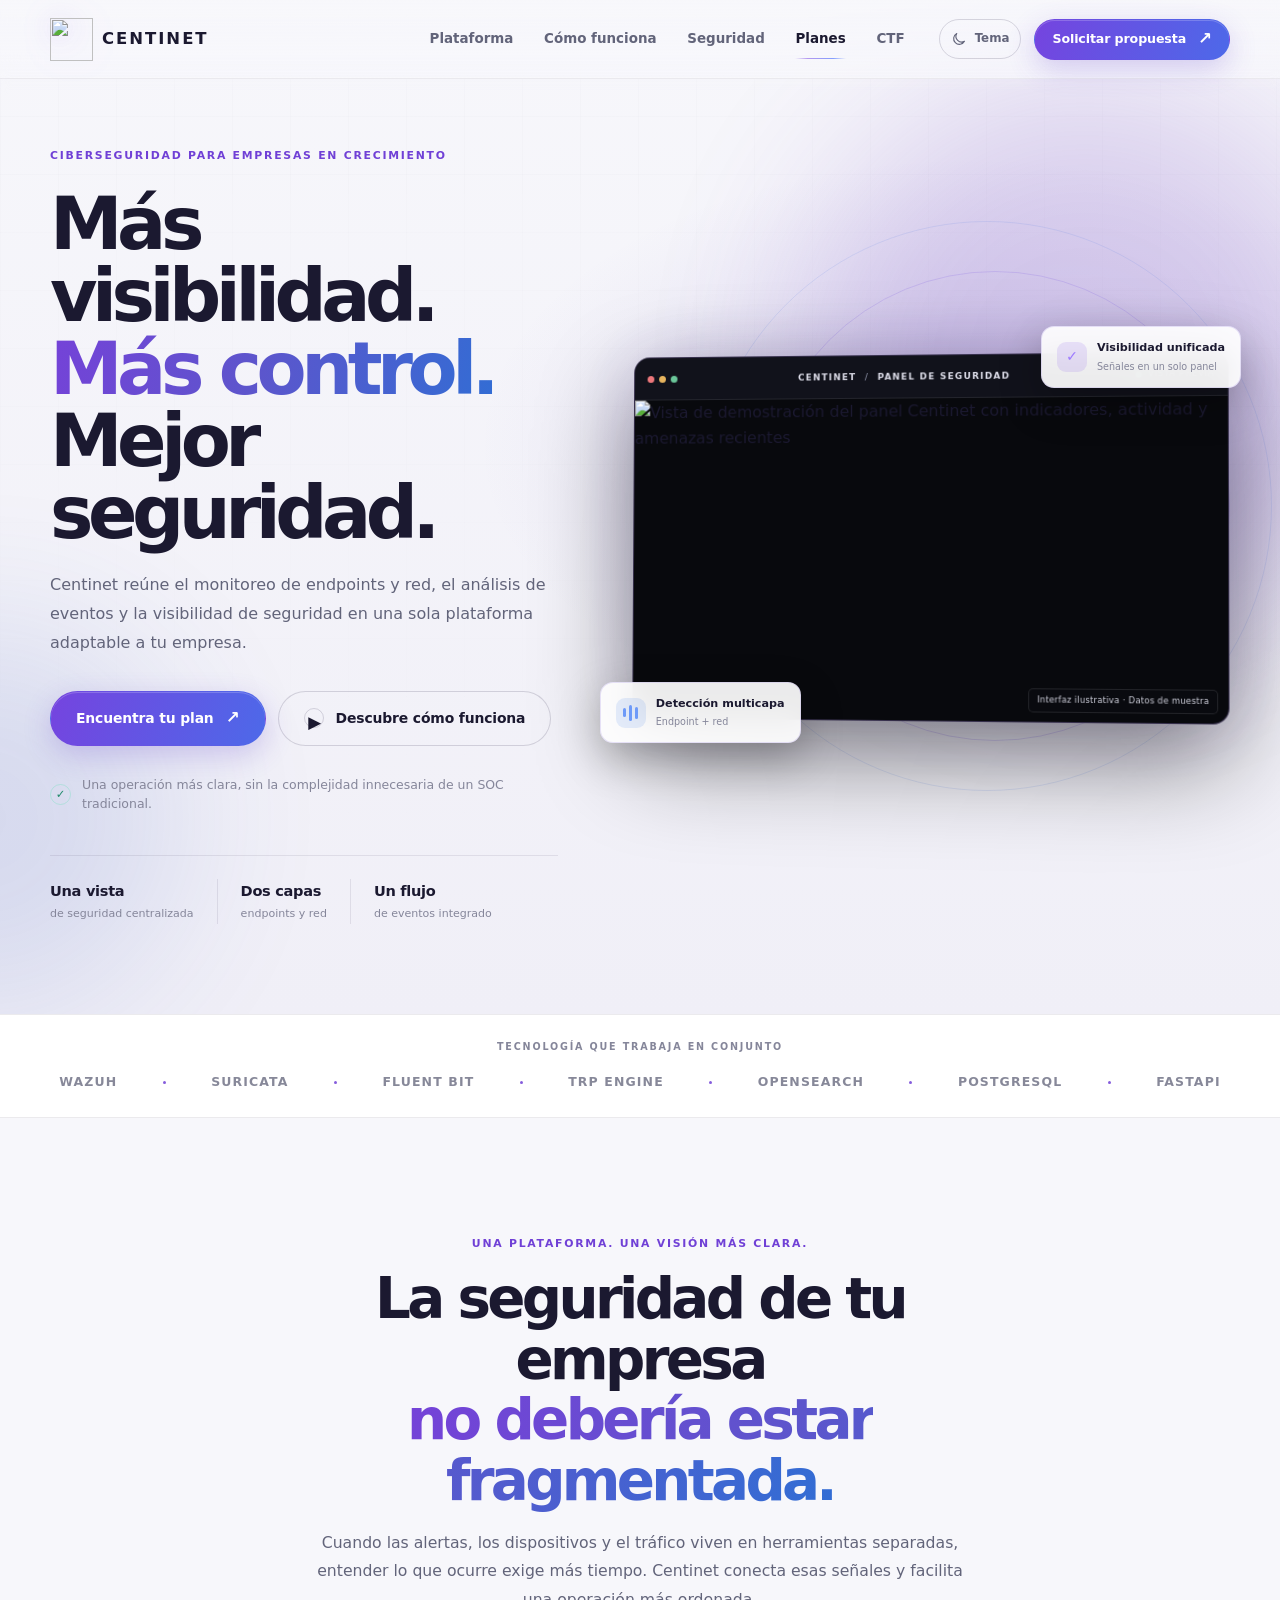
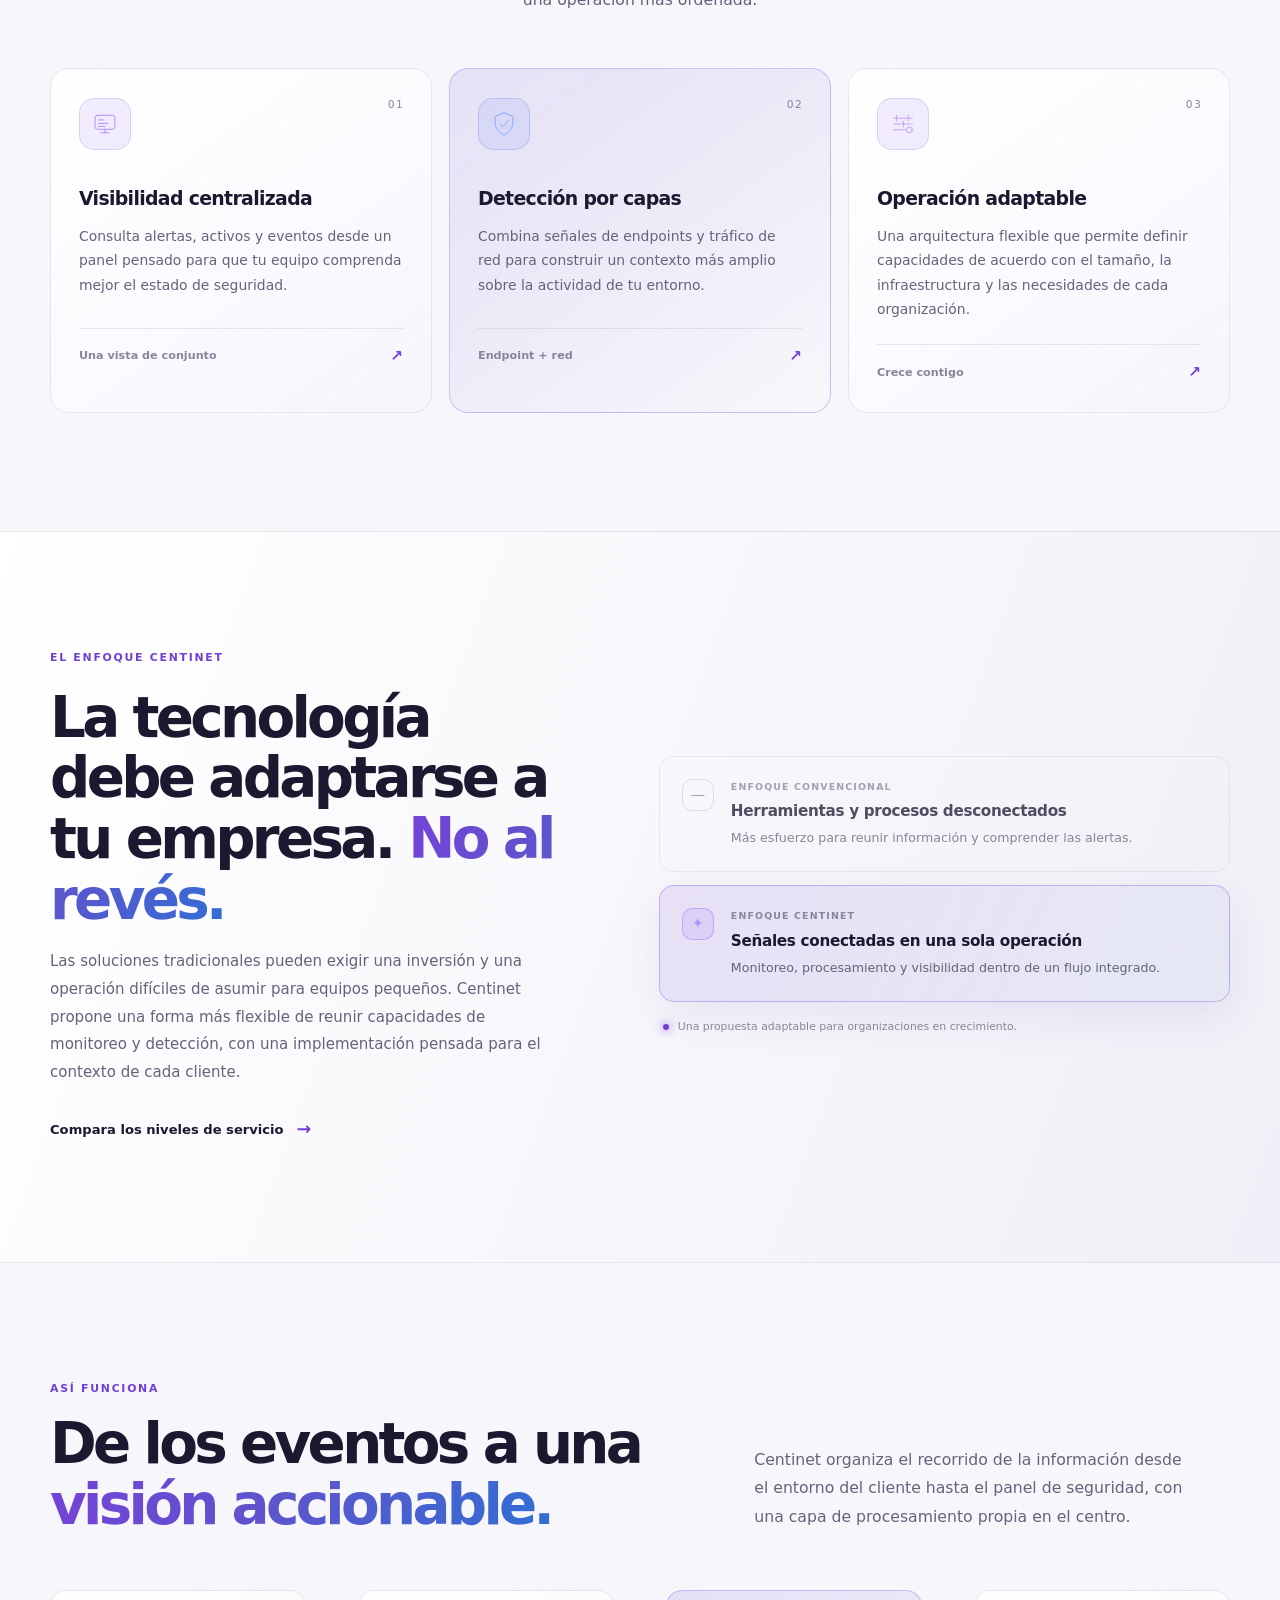
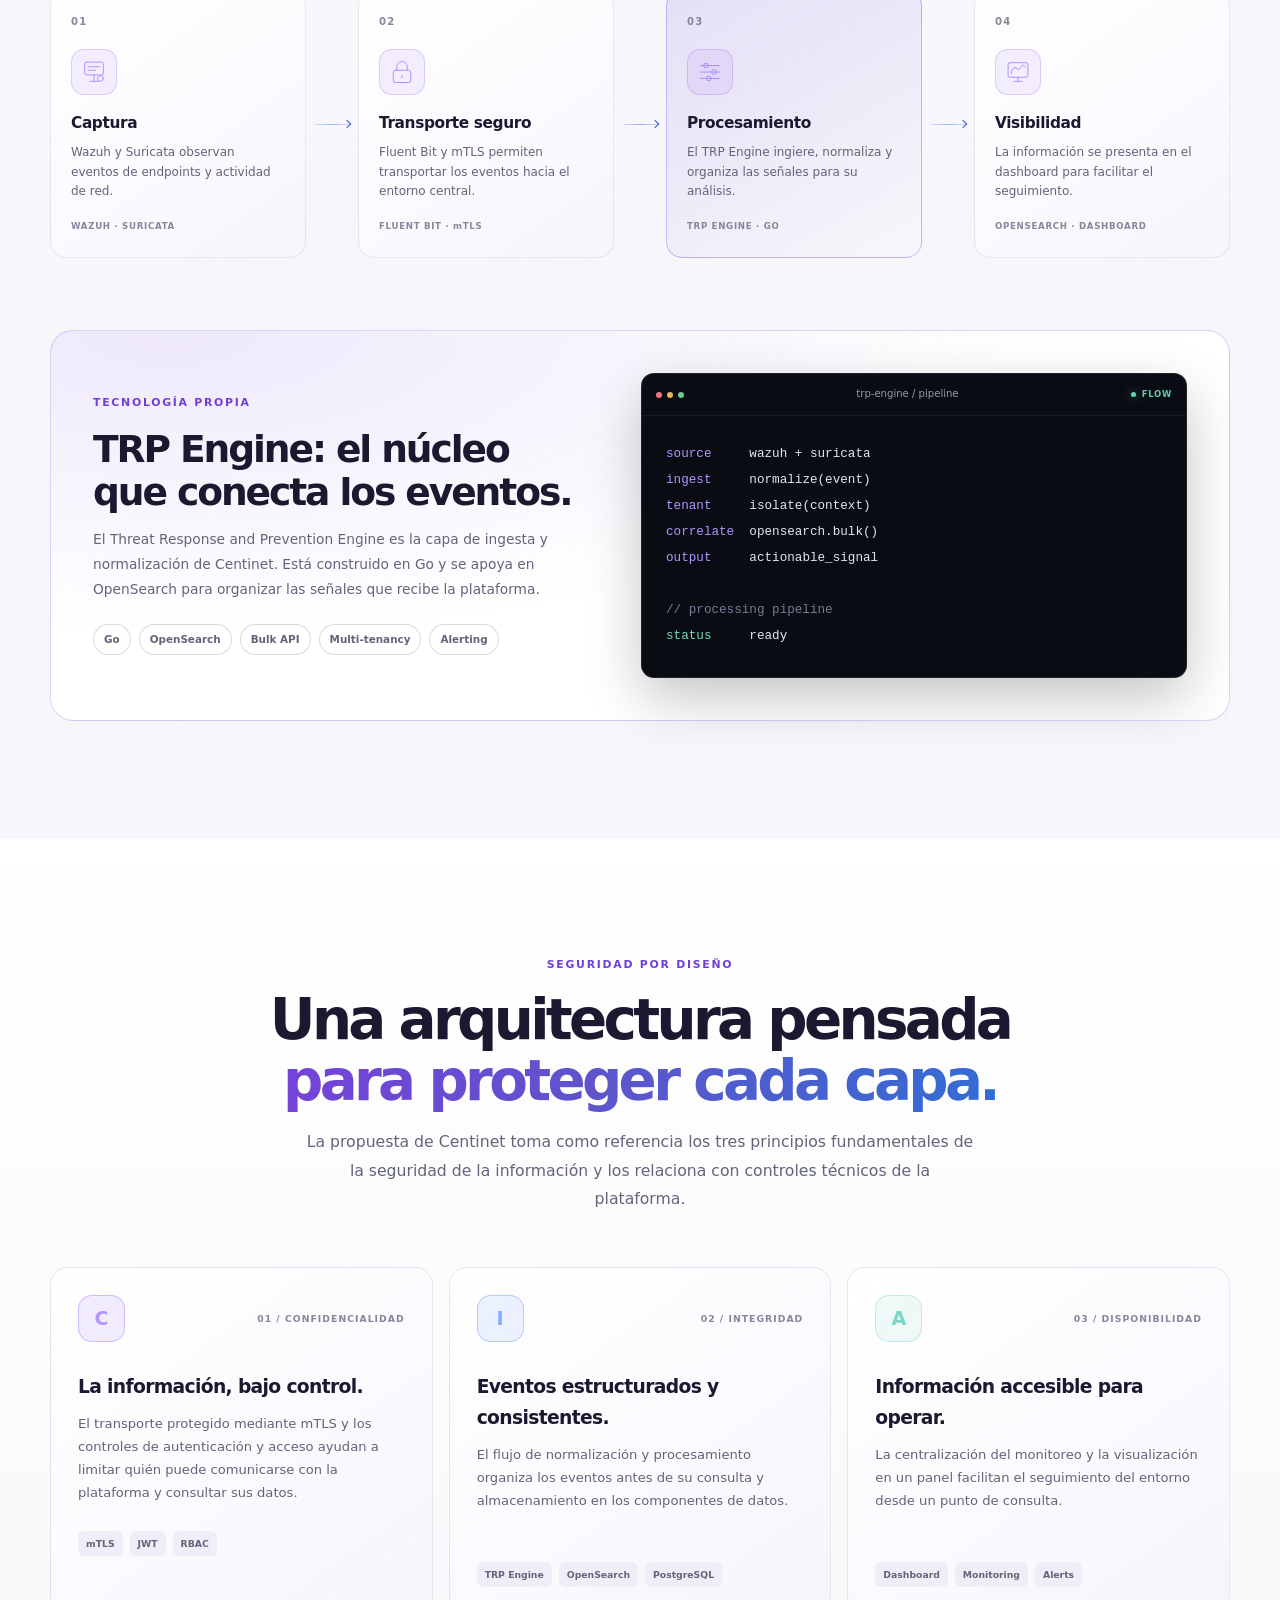
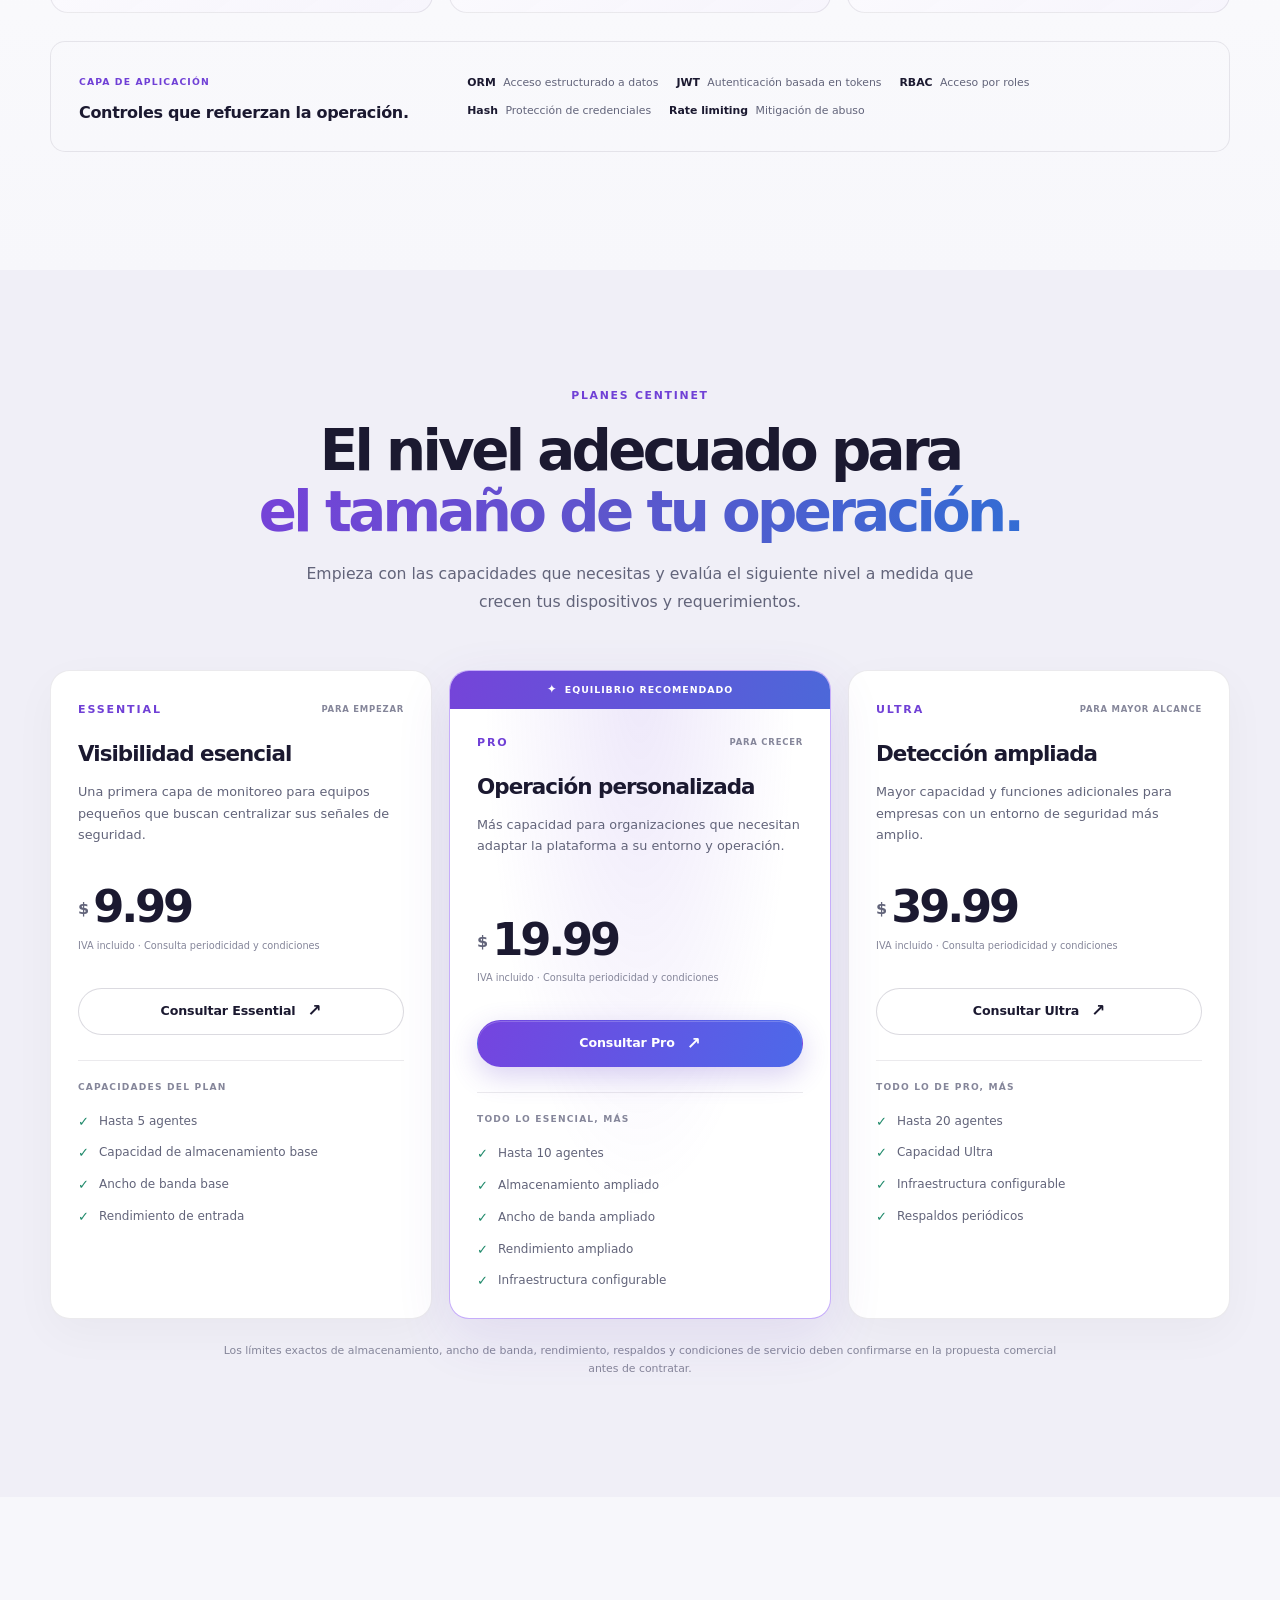
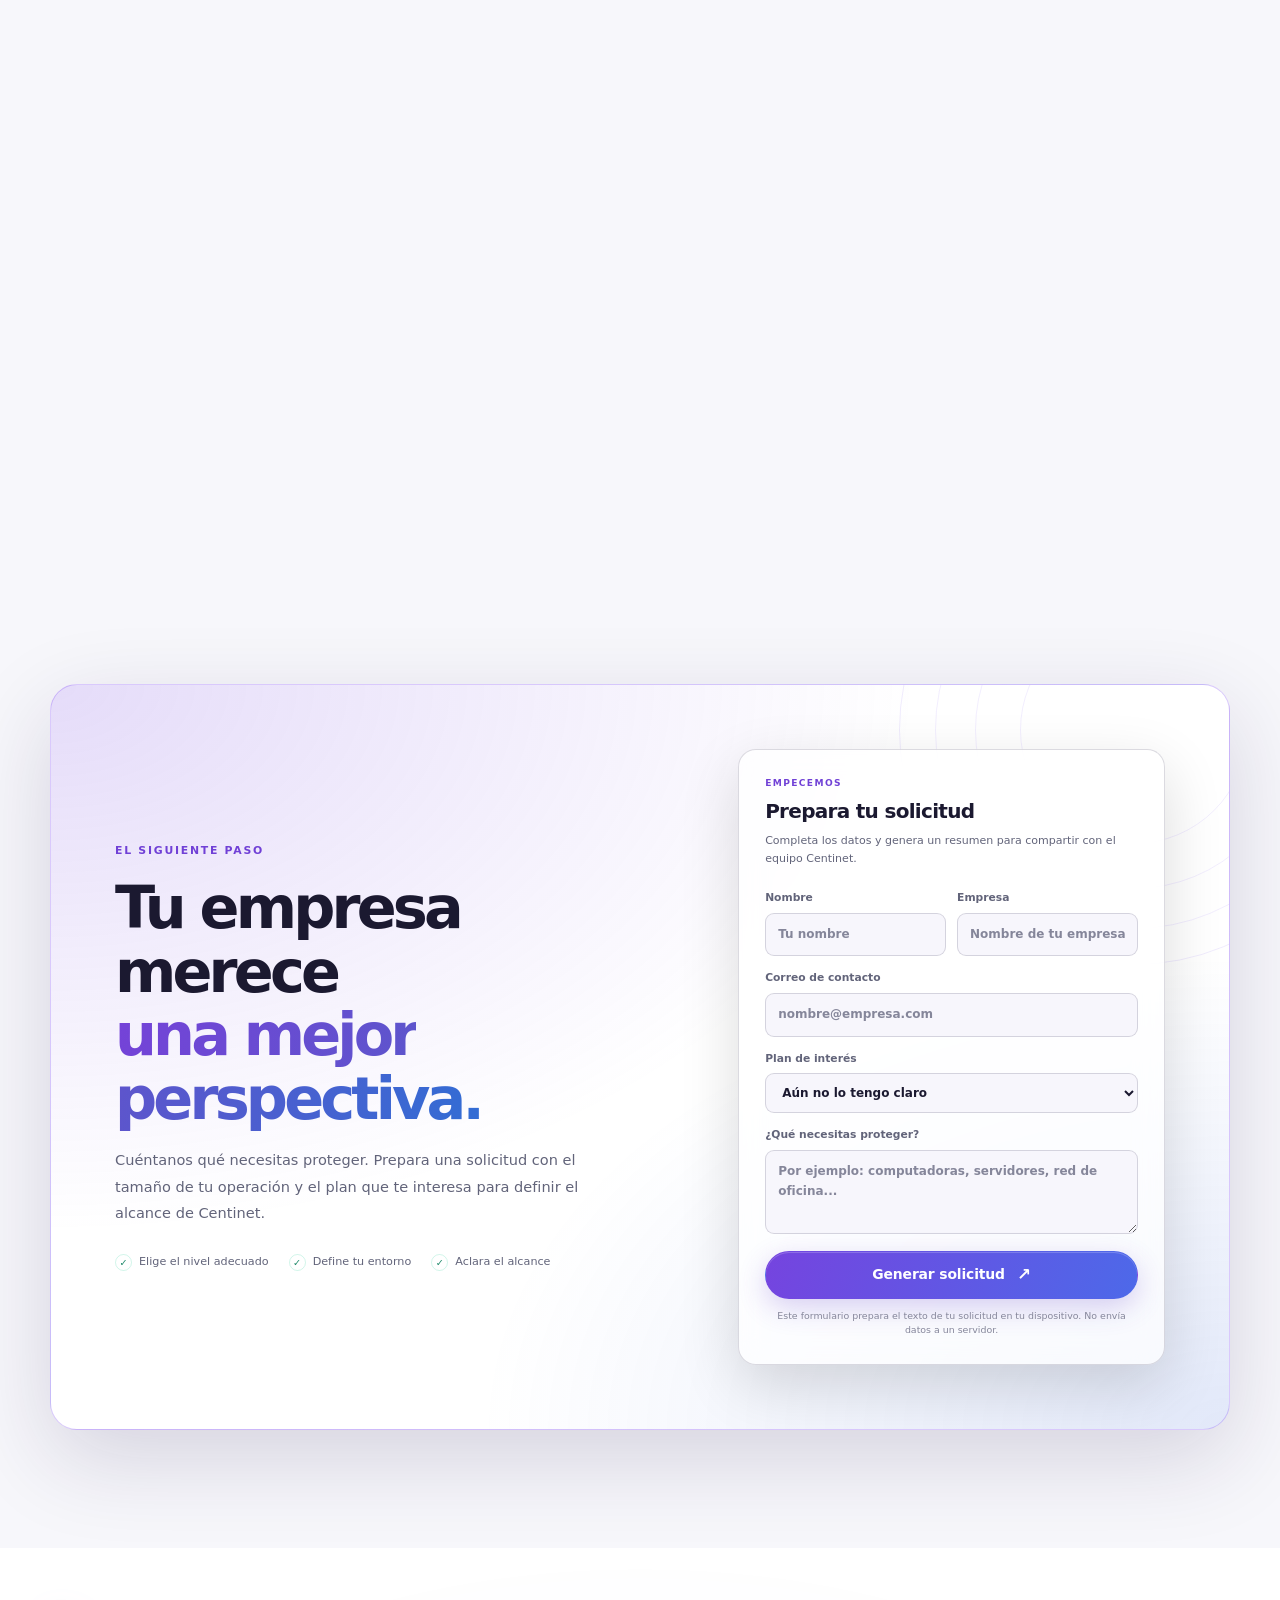
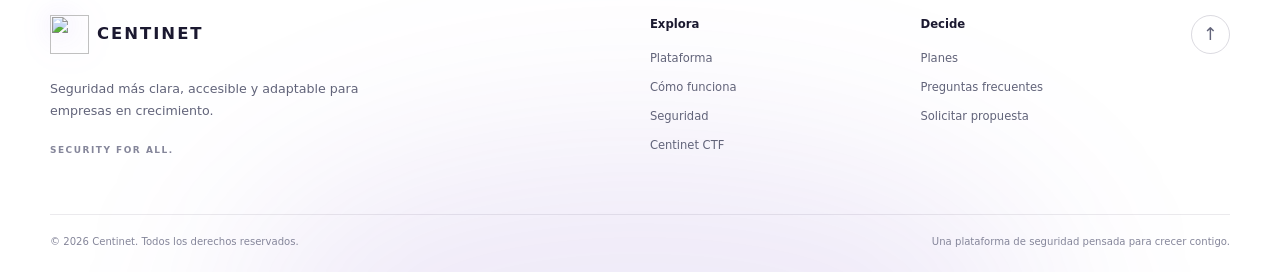
==== Web Site Centinet/index.html @ 675d6281 "Add files via upload" ====
<!doctype html>
<html lang="es" data-theme="dark">
<head>
  <meta charset="utf-8">
  <meta name="viewport" content="width=device-width, initial-scale=1">
  <meta name="theme-color" content="#080910">
  <meta name="color-scheme" content="dark light">
  <meta name="description" content="Centinet reúne monitoreo de endpoints y red, análisis de eventos y visibilidad centralizada en una plataforma de ciberseguridad adaptable para empresas en crecimiento.">
  <meta name="keywords" content="Centinet, ciberseguridad, SOC, monitoreo, Wazuh, Suricata, seguridad empresarial">
  <title>Centinet — Ciberseguridad que crece con tu empresa</title>
  <link rel="icon" type="image/png" href="assets/centinet-mark.png">
  <link rel="preload" as="image" href="assets/centinet-mark.png">
  <link rel="stylesheet" href="styles.css">
  <script src="theme.js"></script>
</head>
<body>
  <a class="skip-link" href="#contenido">Saltar al contenido</a>

  <header class="site-header" id="site-header">
    <div class="container nav-shell">
      <a class="brand" href="#inicio" aria-label="Centinet, inicio">
        <img src="assets/centinet-mark.png" alt="" width="48" height="48">
        <span class="brand-word">CENTINET</span>
      </a>

      <nav class="site-nav" id="site-nav" aria-label="Navegación principal">
        <a href="#plataforma">Plataforma</a>
        <a href="#como-funciona">Cómo funciona</a>
        <a href="#seguridad">Seguridad</a>
        <a href="#planes">Planes</a>
        <a class="nav-ctf-link" href="ctf.html">CTF</a>
        <a class="nav-mobile-cta" href="#contacto">Solicitar propuesta <span aria-hidden="true">↗</span></a>
      </nav>

      <div class="nav-actions">
        <button class="theme-toggle" type="button" aria-label="Activar modo claro" aria-pressed="false" title="Cambiar tema">
          <svg class="theme-icon theme-icon-sun" viewBox="0 0 24 24" aria-hidden="true"><circle cx="12" cy="12" r="4"></circle><path d="M12 2v2m0 16v2M4.93 4.93l1.42 1.42m11.3 11.3 1.42 1.42M2 12h2m16 0h2M4.93 19.07l1.42-1.42m11.3-11.3 1.42-1.42"></path></svg>
          <svg class="theme-icon theme-icon-moon" viewBox="0 0 24 24" aria-hidden="true"><path d="M20.2 15.4A8.5 8.5 0 0 1 8.6 3.8 8.6 8.6 0 1 0 20.2 15.4Z"></path></svg>
          <span class="theme-label">Tema</span>
        </button>
        <a class="button button-small button-primary nav-cta" href="#contacto">Solicitar propuesta <span aria-hidden="true">↗</span></a>
        <button class="menu-toggle" type="button" aria-label="Abrir menú" aria-expanded="false" aria-controls="site-nav">
          <span></span><span></span>
        </button>
      </div>
    </div>
  </header>

  <main id="contenido">
    <!-- HERO -->
    <section class="hero" id="inicio">
      <div class="hero-grid-pattern" aria-hidden="true"></div>
      <div class="hero-glow hero-glow-one" aria-hidden="true"></div>
      <div class="hero-glow hero-glow-two" aria-hidden="true"></div>

      <div class="container hero-layout">
        <div class="hero-copy reveal">
          <div class="eyebrow"><span>CIBERSEGURIDAD PARA EMPRESAS EN CRECIMIENTO</span></div>
          <h1>Más visibilidad.<br><span class="gradient-text">Más control.</span><br>Mejor seguridad.</h1>
          <p class="hero-lead">Centinet reúne el monitoreo de endpoints y red, el análisis de eventos y la visibilidad de seguridad en una sola plataforma adaptable a tu empresa.</p>

          <div class="hero-actions">
            <a class="button button-primary button-large" href="#planes">Encuentra tu plan <span aria-hidden="true">↗</span></a>
            <a class="button button-secondary button-large" href="#como-funciona"><span class="play-icon" aria-hidden="true">▶</span> Descubre cómo funciona</a>
          </div>

          <div class="hero-assurance">
            <span class="assurance-mark" aria-hidden="true">✓</span>
            <p>Una operación más clara, sin la complejidad innecesaria de un SOC tradicional.</p>
          </div>

          <div class="hero-metrics" aria-label="Beneficios de la plataforma">
            <div><strong>Una vista</strong><span>de seguridad centralizada</span></div>
            <div><strong>Dos capas</strong><span>endpoints y red</span></div>
            <div><strong>Un flujo</strong><span>de eventos integrado</span></div>
          </div>
        </div>

        <div class="hero-visual reveal reveal-delay-2">
          <div class="visual-orbit visual-orbit-a" aria-hidden="true"></div>
          <div class="visual-orbit visual-orbit-b" aria-hidden="true"></div>
          <div class="dashboard-frame">
            <div class="dashboard-toolbar">
              <div class="window-controls" aria-hidden="true"><i></i><i></i><i></i></div>
              <span class="dashboard-caption">CENTINET <span>/</span> PANEL DE SEGURIDAD</span>
              <span class="dashboard-live"><i></i> VISTA PREVIA</span>
            </div>
            <img class="dashboard-image" src="assets/DASHBOARD.png" alt="Vista de demostración del panel Centinet con indicadores, actividad y amenazas recientes" width="1904" height="1028">
            <div class="dashboard-image-note">Interfaz ilustrativa · Datos de muestra</div>
          </div>
          <div class="floating-card floating-card-top">
            <span class="floating-icon shield-icon" aria-hidden="true">✓</span>
            <span><strong>Visibilidad unificada</strong><small>Señales en un solo panel</small></span>
          </div>
          <div class="floating-card floating-card-bottom">
            <span class="floating-pulse" aria-hidden="true"><i></i><i></i><i></i></span>
            <span><strong>Detección multicapa</strong><small>Endpoint + red</small></span>
          </div>
        </div>
      </div>
    </section>

    <!-- TECHNOLOGY BAR -->
    <section class="technology-band" aria-label="Tecnologías de la plataforma">
      <div class="container technology-inner">
        <span class="technology-label">TECNOLOGÍA QUE TRABAJA EN CONJUNTO</span>
        <div class="technology-list">
          <span>WAZUH</span><i></i><span>SURICATA</span><i></i><span>FLUENT BIT</span><i></i><span>TRP ENGINE</span><i></i><span>OPENSEARCH</span><i></i><span>POSTGRESQL</span><i></i><span>FASTAPI</span>
        </div>
      </div>
    </section>

    <!-- PLATFORM VALUE -->
    <section class="section platform-section" id="plataforma">
      <div class="container">
        <div class="section-heading section-heading-centered reveal">
          <div class="eyebrow"></span> UNA PLATAFORMA. UNA VISIÓN MÁS CLARA.</div>
          <h2>La seguridad de tu empresa<br><span class="gradient-text">no debería estar fragmentada.</span></h2>
          <p>Cuando las alertas, los dispositivos y el tráfico viven en herramientas separadas, entender lo que ocurre exige más tiempo. Centinet conecta esas señales y facilita una operación más ordenada.</p>
        </div>

        <div class="value-grid">
          <article class="value-card reveal">
            <div class="value-number">01</div>
            <div class="value-icon value-icon-purple" aria-hidden="true">
              <svg viewBox="0 0 48 48"><rect x="7" y="9" width="34" height="24" rx="4"></rect><path d="M17 39h14M24 33v6M13 17h9m-9 6h16m-16 5h11"></path></svg>
            </div>
            <h3>Visibilidad centralizada</h3>
            <p>Consulta alertas, activos y eventos desde un panel pensado para que tu equipo comprenda mejor el estado de seguridad.</p>
            <span class="card-link">Una vista de conjunto <b aria-hidden="true">↗</b></span>
          </article>
          <article class="value-card value-card-featured reveal reveal-delay-1">
            <div class="value-number">02</div>
            <div class="value-icon value-icon-blue" aria-hidden="true">
              <svg viewBox="0 0 48 48"><path d="M24 5 39 11v11c0 10-7 17-15 21C16 39 9 32 9 22V11l15-6Z"></path><path d="m17 24 5 5 10-11"></path></svg>
            </div>
            <h3>Detección por capas</h3>
            <p>Combina señales de endpoints y tráfico de red para construir un contexto más amplio sobre la actividad de tu entorno.</p>
            <span class="card-link">Endpoint + red <b aria-hidden="true">↗</b></span>
          </article>
          <article class="value-card reveal reveal-delay-2">
            <div class="value-number">03</div>
            <div class="value-icon value-icon-lilac" aria-hidden="true">
              <svg viewBox="0 0 48 48"><path d="M8 14h32M8 24h32M8 34h21"></path><circle cx="35" cy="34" r="5"></circle><path d="M13 9v10m12 0v10m8-20v10"></path></svg>
            </div>
            <h3>Operación adaptable</h3>
            <p>Una arquitectura flexible que permite definir capacidades de acuerdo con el tamaño, la infraestructura y las necesidades de cada organización.</p>
            <span class="card-link">Crece contigo <b aria-hidden="true">↗</b></span>
          </article>
        </div>
      </div>
    </section>

    <!-- DIFFERENTIATOR -->
    <section class="section difference-section">
      <div class="container difference-layout">
        <div class="difference-copy reveal">
          <div class="eyebrow"></span> EL ENFOQUE CENTINET</div>
          <h2>La tecnología debe adaptarse a tu empresa. <span class="gradient-text">No al revés.</span></h2>
          <p>Las soluciones tradicionales pueden exigir una inversión y una operación difíciles de asumir para equipos pequeños. Centinet propone una forma más flexible de reunir capacidades de monitoreo y detección, con una implementación pensada para el contexto de cada cliente.</p>
          <a class="text-link" href="#planes">Compara los niveles de servicio <span aria-hidden="true">→</span></a>
        </div>
        <div class="difference-list reveal reveal-delay-1">
          <div class="difference-row difference-row-muted">
            <span class="difference-symbol" aria-hidden="true">—</span>
            <div><small>ENFOQUE CONVENCIONAL</small><strong>Herramientas y procesos desconectados</strong><p>Más esfuerzo para reunir información y comprender las alertas.</p></div>
          </div>
          <div class="difference-row difference-row-active">
            <span class="difference-symbol" aria-hidden="true">✦</span>
            <div><small>ENFOQUE CENTINET</small><strong>Señales conectadas en una sola operación</strong><p>Monitoreo, procesamiento y visibilidad dentro de un flujo integrado.</p></div>
          </div>
          <div class="difference-footnote"><span></span> Una propuesta adaptable para organizaciones en crecimiento.</div>
        </div>
      </div>
    </section>

    <!-- HOW IT WORKS -->
    <section class="section how-section" id="como-funciona">
      <div class="container">
        <div class="section-heading split-heading reveal">
          <div>
            <div class="eyebrow"></span> ASÍ FUNCIONA</div>
            <h2>De los eventos a una <span class="gradient-text">visión accionable.</span></h2>
          </div>
          <p>Centinet organiza el recorrido de la información desde el entorno del cliente hasta el panel de seguridad, con una capa de procesamiento propia en el centro.</p>
        </div>

        <div class="process-flow reveal">
          <article class="process-step">
            <span class="process-index">01</span>
            <div class="process-icon"><svg viewBox="0 0 48 48"><rect x="8" y="7" width="32" height="22" rx="3"></rect><path d="M17 40h14M24 29v11M14 15h20M14 21h12"></path><circle cx="35" cy="35" r="5"></circle></svg></div>
            <h3>Captura</h3><p>Wazuh y Suricata observan eventos de endpoints y actividad de red.</p>
            <span class="process-tech">WAZUH · SURICATA</span>
          </article>
          <div class="process-connector" aria-hidden="true"><span></span></div>
          <article class="process-step">
            <span class="process-index">02</span>
            <div class="process-icon"><svg viewBox="0 0 48 48"><rect x="9" y="21" width="30" height="21" rx="4"></rect><path d="M15 21v-6a9 9 0 0 1 18 0v6m-9 9v4"></path></svg></div>
            <h3>Transporte seguro</h3><p>Fluent Bit y mTLS permiten transportar los eventos hacia el entorno central.</p>
            <span class="process-tech">FLUENT BIT · mTLS</span>
          </article>
          <div class="process-connector" aria-hidden="true"><span></span></div>
          <article class="process-step process-step-highlight">
            <span class="process-index">03</span>
            <div class="process-icon"><svg viewBox="0 0 48 48"><path d="M8 13h32M8 24h32M8 35h32"></path><circle cx="17" cy="13" r="4"></circle><circle cx="31" cy="24" r="4"></circle><circle cx="22" cy="35" r="4"></circle></svg></div>
            <h3>Procesamiento</h3><p>El TRP Engine ingiere, normaliza y organiza las señales para su análisis.</p>
            <span class="process-tech">TRP ENGINE · GO</span>
          </article>
          <div class="process-connector" aria-hidden="true"><span></span></div>
          <article class="process-step">
            <span class="process-index">04</span>
            <div class="process-icon"><svg viewBox="0 0 48 48"><rect x="7" y="8" width="34" height="25" rx="3"></rect><path d="M13 27v-6l6-5 6 4 7-8 4 3M17 40h14M24 33v7"></path></svg></div>
            <h3>Visibilidad</h3><p>La información se presenta en el dashboard para facilitar el seguimiento.</p>
            <span class="process-tech">OPENSEARCH · DASHBOARD</span>
          </article>
        </div>

        <div class="trp-panel reveal">
          <div class="trp-panel-copy">
            <div class="eyebrow"></span> TECNOLOGÍA PROPIA</div>
            <h3>TRP Engine: el núcleo que conecta los eventos.</h3>
            <p>El Threat Response and Prevention Engine es la capa de ingesta y normalización de Centinet. Está construido en Go y se apoya en OpenSearch para organizar las señales que recibe la plataforma.</p>
            <div class="tag-row"><span>Go</span><span>OpenSearch</span><span>Bulk API</span><span>Multi-tenancy</span><span>Alerting</span></div>
          </div>
          <div class="terminal-card" aria-label="Ejemplo ilustrativo del flujo interno del TRP Engine">
            <div class="terminal-top"><span class="terminal-dots"><i></i><i></i><i></i></span><span>trp-engine / pipeline</span><span class="terminal-state"><i></i> FLOW</span></div>
            <pre><code><span class="terminal-key">source</span>     wazuh + suricata
<span class="terminal-key">ingest</span>     normalize(event)
<span class="terminal-key">tenant</span>     isolate(context)
<span class="terminal-key">correlate</span>  opensearch.bulk()
<span class="terminal-key">output</span>     actionable_signal

<span class="terminal-muted">// processing pipeline</span>
<span class="terminal-success">status</span>     ready</code></pre>
          </div>
        </div>
      </div>
    </section>

    <!-- SECURITY -->
    <section class="section security-section" id="seguridad">
      <div class="container">
        <div class="section-heading section-heading-centered reveal">
          <div class="eyebrow"></span> SEGURIDAD POR DISEÑO</div>
          <h2>Una arquitectura pensada<br><span class="gradient-text">para proteger cada capa.</span></h2>
          <p>La propuesta de Centinet toma como referencia los tres principios fundamentales de la seguridad de la información y los relaciona con controles técnicos de la plataforma.</p>
        </div>

        <div class="cia-grid">
          <article class="cia-card reveal">
            <div class="cia-header"><span class="cia-letter">C</span><span class="cia-label">01 / CONFIDENCIALIDAD</span></div>
            <h3>La información, bajo control.</h3>
            <p>El transporte protegido mediante mTLS y los controles de autenticación y acceso ayudan a limitar quién puede comunicarse con la plataforma y consultar sus datos.</p>
            <div class="cia-tags"><span>mTLS</span><span>JWT</span><span>RBAC</span></div>
          </article>
          <article class="cia-card reveal reveal-delay-1">
            <div class="cia-header"><span class="cia-letter">I</span><span class="cia-label">02 / INTEGRIDAD</span></div>
            <h3>Eventos estructurados y consistentes.</h3>
            <p>El flujo de normalización y procesamiento organiza los eventos antes de su consulta y almacenamiento en los componentes de datos.</p>
            <div class="cia-tags"><span>TRP Engine</span><span>OpenSearch</span><span>PostgreSQL</span></div>
          </article>
          <article class="cia-card reveal reveal-delay-2">
            <div class="cia-header"><span class="cia-letter">A</span><span class="cia-label">03 / DISPONIBILIDAD</span></div>
            <h3>Información accesible para operar.</h3>
            <p>La centralización del monitoreo y la visualización en un panel facilitan el seguimiento del entorno desde un punto de consulta.</p>
            <div class="cia-tags"><span>Dashboard</span><span>Monitoring</span><span>Alerts</span></div>
          </article>
        </div>

        <div class="security-bottom reveal">
          <div><span class="security-bottom-kicker">CAPA DE APLICACIÓN</span><h3>Controles que refuerzan la operación.</h3></div>
          <div class="security-control-list">
            <span><b>ORM</b> Acceso estructurado a datos</span>
            <span><b>JWT</b> Autenticación basada en tokens</span>
            <span><b>RBAC</b> Acceso por roles</span>
            <span><b>Hash</b> Protección de credenciales</span>
            <span><b>Rate limiting</b> Mitigación de abuso</span>
          </div>
        </div>
      </div>
    </section>

    <!-- PLANS -->
    <section class="section plans-section" id="planes">
      <div class="container">
        <div class="section-heading section-heading-centered reveal">
          <div class="eyebrow"></span> PLANES CENTINET</div>
          <h2>El nivel adecuado para<br><span class="gradient-text">el tamaño de tu operación.</span></h2>
          <p>Empieza con las capacidades que necesitas y evalúa el siguiente nivel a medida que crecen tus dispositivos y requerimientos.</p>
        </div>

        <div class="pricing-grid">
          <article class="price-card reveal">
            <div class="plan-topline"><span class="plan-label">ESSENTIAL</span><span class="plan-for">PARA EMPEZAR</span></div>
            <h3>Visibilidad esencial</h3>
            <p class="plan-description">Una primera capa de monitoreo para equipos pequeños que buscan centralizar sus señales de seguridad.</p>
            <div class="price"><span class="price-currency">$</span><strong>9.99</strong></div>
            <span class="tax-note">IVA incluido · Consulta periodicidad y condiciones</span>
            <a class="button button-secondary button-full" href="#contacto" data-plan="Essential">Consultar Essential <span aria-hidden="true">↗</span></a>
            <div class="plan-divider"></div>
            <span class="included-label">CAPACIDADES DEL PLAN</span>
            <ul class="feature-list">
              <li><span>✓</span> Hasta 5 agentes</li>
              <li><span>✓</span> Capacidad de almacenamiento base</li>
              <li><span>✓</span> Ancho de banda base</li>
              <li><span>✓</span> Rendimiento de entrada</li>
            </ul>
          </article>

          <article class="price-card price-card-featured reveal reveal-delay-1">
            <div class="popular-label"><span>✦</span> EQUILIBRIO RECOMENDADO</div>
            <div class="plan-topline"><span class="plan-label">PRO</span><span class="plan-for">PARA CRECER</span></div>
            <h3>Operación personalizada</h3>
            <p class="plan-description">Más capacidad para organizaciones que necesitan adaptar la plataforma a su entorno y operación.</p>
            <div class="price"><span class="price-currency">$</span><strong>19.99</strong></div>
            <span class="tax-note">IVA incluido · Consulta periodicidad y condiciones</span>
            <a class="button button-primary button-full" href="#contacto" data-plan="Pro">Consultar Pro <span aria-hidden="true">↗</span></a>
            <div class="plan-divider"></div>
            <span class="included-label">TODO LO ESENCIAL, MÁS</span>
            <ul class="feature-list">
              <li><span>✓</span> Hasta 10 agentes</li>
              <li><span>✓</span> Almacenamiento ampliado</li>
              <li><span>✓</span> Ancho de banda ampliado</li>
              <li><span>✓</span> Rendimiento ampliado</li>
              <li><span>✓</span> Infraestructura configurable</li>
            </ul>
          </article>

          <article class="price-card reveal reveal-delay-2">
            <div class="plan-topline"><span class="plan-label">ULTRA</span><span class="plan-for">PARA MAYOR ALCANCE</span></div>
            <h3>Detección ampliada</h3>
            <p class="plan-description">Mayor capacidad y funciones adicionales para empresas con un entorno de seguridad más amplio.</p>
            <div class="price"><span class="price-currency">$</span><strong>39.99</strong></div>
            <span class="tax-note">IVA incluido · Consulta periodicidad y condiciones</span>
            <a class="button button-secondary button-full" href="#contacto" data-plan="Ultra">Consultar Ultra <span aria-hidden="true">↗</span></a>
            <div class="plan-divider"></div>
            <span class="included-label">TODO LO DE PRO, MÁS</span>
            <ul class="feature-list">
              <li><span>✓</span> Hasta 20 agentes</li>
              <li><span>✓</span> Capacidad Ultra</li>
              <li><span>✓</span> Infraestructura configurable</li>
              <li><span>✓</span> Respaldos periódicos</li>
            </ul>
          </article>
        </div>
        <p class="pricing-disclaimer reveal">Los límites exactos de almacenamiento, ancho de banda, rendimiento, respaldos y condiciones de servicio deben confirmarse en la propuesta comercial antes de contratar.</p>
      </div>
    </section>

    <!-- FAQ -->
    <section class="section faq-section" id="faq">
      <div class="container faq-layout">
        <div class="faq-intro reveal">
          <div class="eyebrow"></span> PREGUNTAS FRECUENTES</div>
          <h2>Todo más claro<br><span class="gradient-text">desde el principio.</span></h2>
          <p>Conoce el enfoque técnico de Centinet y cómo se organiza la plataforma.</p>
          <a class="text-link" href="#contacto">¿Tienes otra consulta? <span aria-hidden="true">→</span></a>
        </div>
        <div class="faq-list reveal reveal-delay-1">
          <details open>
            <summary>¿Qué es Centinet?</summary>
            <p>Centinet es una plataforma de ciberseguridad que integra monitoreo de endpoints y red, procesamiento de eventos y visualización centralizada para ayudar a las organizaciones a tener mayor contexto sobre su entorno.</p>
          </details>
          <details>
            <summary>¿Centinet reemplaza un SOC tradicional?</summary>
            <p>Centinet propone una alternativa adaptable para organizaciones que buscan capacidades de monitoreo y detección sin asumir desde el inicio toda la complejidad operativa de un SOC tradicional. El alcance concreto depende del plan y de la implementación acordada.</p>
          </details>
          <details>
            <summary>¿Qué función cumplen Wazuh y Suricata?</summary>
            <p>Wazuh recopila y analiza eventos de seguridad en endpoints. Suricata inspecciona el tráfico de red. Centinet integra ambas fuentes dentro de un flujo centralizado.</p>
          </details>
          <details>
            <summary>¿Cómo se protegen los eventos durante el transporte?</summary>
            <p>La arquitectura contempla mTLS para autenticar los extremos y proteger la comunicación durante el transporte de los eventos hacia la plataforma central.</p>
          </details>
          <details>
            <summary>¿Qué hace el TRP Engine?</summary>
            <p>Es el motor propio de Centinet para recibir, normalizar y organizar eventos. Está construido en Go y utiliza OpenSearch como parte del procesamiento y consulta de la información.</p>
          </details>
          <details>
            <summary>¿Puedo ampliar el servicio más adelante?</summary>
            <p>Los niveles Essential, Pro y Ultra están planteados para diferentes necesidades de capacidad. La posibilidad y las condiciones de ampliación se definen según la infraestructura y el alcance acordado.</p>
          </details>
        </div>
      </div>
    </section>

    <!-- CONTACT / CONVERSION -->
    <section class="section contact-section" id="contacto">
      <div class="container contact-panel reveal">
        <div class="contact-decoration" aria-hidden="true"><span></span><span></span><span></span></div>
        <div class="contact-copy">
          <div class="eyebrow"></span> EL SIGUIENTE PASO</div>
          <h2>Tu empresa merece<br><span class="gradient-text">una mejor perspectiva.</span></h2>
          <p>Cuéntanos qué necesitas proteger. Prepara una solicitud con el tamaño de tu operación y el plan que te interesa para definir el alcance de Centinet.</p>
          <div class="contact-points"><span><i>✓</i> Elige el nivel adecuado</span><span><i>✓</i> Define tu entorno</span><span><i>✓</i> Aclara el alcance</span></div>
        </div>
        <form class="contact-form" id="proposal-form">
          <div class="form-heading"><span>EMPECEMOS</span><strong>Prepara tu solicitud</strong><small>Completa los datos y genera un resumen para compartir con el equipo Centinet.</small></div>
          <div class="form-grid">
            <label>Nombre<input type="text" name="name" placeholder="Tu nombre" autocomplete="name" required></label>
            <label>Empresa<input type="text" name="company" placeholder="Nombre de tu empresa" autocomplete="organization" required></label>
            <label class="form-field-full">Correo de contacto<input type="email" name="email" placeholder="nombre@empresa.com" autocomplete="email" required></label>
            <label class="form-field-full">Plan de interés<select name="plan" id="plan-select"><option value="Por definir">Aún no lo tengo claro</option><option value="Essential">Essential</option><option value="Pro">Pro</option><option value="Ultra">Ultra</option></select></label>
            <label class="form-field-full">¿Qué necesitas proteger?<textarea name="needs" rows="3" placeholder="Por ejemplo: computadoras, servidores, red de oficina... "></textarea></label>
          </div>
          <button class="button button-primary button-full" type="submit">Generar solicitud <span aria-hidden="true">↗</span></button>
          <p class="form-note">Este formulario prepara el texto de tu solicitud en tu dispositivo. No envía datos a un servidor.</p>
          <p class="form-status" id="form-status" role="status" aria-live="polite"></p>
          <textarea class="request-output" id="request-output" aria-label="Texto de la solicitud generada" readonly hidden></textarea>
          <button class="copy-request" id="copy-request" type="button" hidden>Copiar solicitud</button>
        </form>
      </div>
    </section>
  </main>

  <footer class="site-footer">
    <div class="container footer-main">
      <div class="footer-brand-block">
        <a class="brand footer-brand" href="#inicio" aria-label="Centinet, volver al inicio"><img src="assets/centinet-mark.png" alt="" width="44" height="44"><span class="brand-word">CENTINET</span></a>
        <p>Seguridad más clara, accesible y adaptable para empresas en crecimiento.</p>
        <span class="footer-tagline">SECURITY FOR ALL.</span>
      </div>
      <div class="footer-column"><strong>Explora</strong><a href="#plataforma">Plataforma</a><a href="#como-funciona">Cómo funciona</a><a href="#seguridad">Seguridad</a><a href="ctf.html">Centinet CTF</a></div>
      <div class="footer-column"><strong>Decide</strong><a href="#planes">Planes</a><a href="#faq">Preguntas frecuentes</a><a href="#contacto">Solicitar propuesta</a></div>
      <a class="back-to-top" href="#inicio" aria-label="Volver al inicio">↑</a>
    </div>
    <div class="container footer-bottom"><span>© <span id="current-year">2026</span> Centinet. Todos los derechos reservados.</span><span>Una plataforma de seguridad pensada para crecer contigo.</span></div>
  </footer>

  <script src="app.js" defer></script>
</body>
</html>
---- Web Site Centinet/styles.css ----
/* =========================================================
   CENTINET — PRODUCT WEBSITE
   Responsive, accessible and framework-free.
   ========================================================= */

:root {
  color-scheme: dark;
  --bg: #080910;
  --bg-soft: #0c0e18;
  --surface: #10121e;
  --surface-2: #141725;
  --surface-3: #191c2d;
  --text: #f7f7fc;
  --muted: #a2a5b8;
  --muted-2: #74798f;
  --line: rgba(255,255,255,.085);
  --line-strong: rgba(255,255,255,.14);
  --purple: #8d5cf6;
  --purple-2: #6938d1;
  --blue: #4779f5;
  --cyan: #72c5ff;
  --success: #75dfbd;
  --container: 1180px;
  --radius: 24px;
  --shadow: 0 30px 90px rgba(0,0,0,.38);
  --header-bg: rgba(8,9,16,.76);
  --card-gradient: linear-gradient(145deg, rgba(255,255,255,.045), rgba(255,255,255,.012));
}

html[data-theme="light"] {
  color-scheme: light;
  --bg: #f7f7fb;
  --bg-soft: #f0eff7;
  --surface: #ffffff;
  --surface-2: #f7f6fc;
  --surface-3: #efedf8;
  --text: #1b1930;
  --muted: #62647a;
  --muted-2: #85869a;
  --line: rgba(34,27,61,.09);
  --line-strong: rgba(34,27,61,.16);
  --purple: #7040d6;
  --purple-2: #5428b1;
  --blue: #315dd1;
  --cyan: #2478ad;
  --success: #208a6b;
  --shadow: 0 28px 75px rgba(46,34,82,.12);
  --header-bg: rgba(247,247,251,.82);
  --card-gradient: linear-gradient(145deg, rgba(255,255,255,.96), rgba(246,244,252,.92));
}

*, *::before, *::after { box-sizing: border-box; }
html { scroll-behavior: smooth; scroll-padding-top: 96px; background: var(--bg); }
body {
  margin: 0;
  overflow-x: hidden;
  color: var(--text);
  background: var(--bg);
  font-family: Inter, ui-sans-serif, system-ui, -apple-system, BlinkMacSystemFont, "Segoe UI", sans-serif;
  font-size: 16px;
  line-height: 1.65;
  -webkit-font-smoothing: antialiased;
  text-rendering: optimizeLegibility;
}
::selection { color: #fff; background: rgba(126,82,228,.78); }
a { color: inherit; text-decoration: none; }
button, input, textarea, select { font: inherit; }
button, a { -webkit-tap-highlight-color: transparent; }
img, svg { display: block; max-width: 100%; }
button:focus-visible, a:focus-visible, input:focus-visible, textarea:focus-visible, select:focus-visible, summary:focus-visible { outline: 2px solid var(--purple); outline-offset: 4px; }
.container { width: min(calc(100% - 48px), var(--container)); margin-inline: auto; }
.section { position: relative; padding: 118px 0; }
.skip-link { position: fixed; top: -60px; left: 18px; z-index: 999; padding: 10px 16px; color: #fff; background: #5428b1; border-radius: 999px; transition: top .2s ease; }
.skip-link:focus { top: 16px; }

/* Header */
.site-header { position: fixed; z-index: 100; inset: 0 0 auto; border-bottom: 1px solid transparent; background: var(--header-bg); backdrop-filter: blur(18px) saturate(1.35); -webkit-backdrop-filter: blur(18px) saturate(1.35); transition: border-color .25s ease, box-shadow .25s ease, background .25s ease; }
.site-header.is-scrolled { border-color: var(--line); box-shadow: 0 8px 34px rgba(0,0,0,.08); }
.nav-shell { min-height: 78px; display: flex; align-items: center; gap: 34px; }
.brand { display: inline-flex; align-items: center; flex: 0 0 auto; gap: 9px; }
.brand img { width: 43px; height: 43px; object-fit: contain; filter: drop-shadow(0 0 14px rgba(130,80,240,.2)); }
.brand-word { color: var(--text); font-size: 1.03rem; font-weight: 850; letter-spacing: .12em; line-height: 1; }
.brand-period { color: var(--purple); }
.site-nav { display: flex; align-items: center; justify-content: center; gap: clamp(18px, 2.4vw, 34px); margin-left: auto; }
.site-nav > a { color: var(--muted); font-size: .84rem; font-weight: 570; transition: color .2s ease; }
.site-nav > a:hover, .site-nav > a.active { color: var(--text); }
.nav-actions { display: flex; align-items: center; gap: 13px; }
.theme-toggle { display: inline-flex; align-items: center; gap: 8px; padding: 9px 11px; border: 1px solid var(--line-strong); border-radius: 999px; color: var(--muted); background: transparent; cursor: pointer; transition: border-color .2s ease, color .2s ease, background .2s ease; }
.theme-toggle:hover { color: var(--text); border-color: var(--purple); background: rgba(130,87,230,.07); }
.theme-icon { width: 16px; height: 16px; fill: none; stroke: currentColor; stroke-width: 1.7; stroke-linecap: round; stroke-linejoin: round; }
.theme-icon-moon { display: none; }
html[data-theme="light"] .theme-icon-sun { display: none; }
html[data-theme="light"] .theme-icon-moon { display: block; }
.theme-label { font-size: .74rem; font-weight: 650; }
.button { display: inline-flex; justify-content: center; align-items: center; gap: 12px; min-height: 48px; padding: 0 21px; border: 1px solid transparent; border-radius: 999px; font-size: .87rem; font-weight: 720; letter-spacing: -.01em; cursor: pointer; transition: transform .22s ease, box-shadow .22s ease, background .22s ease, border-color .22s ease; }
.button:hover { transform: translateY(-2px); }
.button span[aria-hidden="true"] { font-size: 1.05rem; transition: transform .2s ease; }
.button:hover span[aria-hidden="true"] { transform: translate(2px,-2px); }
.button-primary { color: #fff; background: linear-gradient(110deg, #7544df, #4d69e9); box-shadow: 0 9px 28px rgba(95,61,201,.24), inset 0 1px 0 rgba(255,255,255,.2); }
.button-primary:hover { box-shadow: 0 14px 34px rgba(95,61,201,.36), inset 0 1px 0 rgba(255,255,255,.25); }
.button-secondary { color: var(--text); border-color: var(--line-strong); background: rgba(255,255,255,.025); }
.button-secondary:hover { border-color: rgba(141,92,246,.6); background: rgba(141,92,246,.07); }
.button-small { min-height: 41px; padding-inline: 17px; font-size: .79rem; }
.button-large { min-height: 55px; padding-inline: 25px; }
.button-full { width: 100%; }
.nav-mobile-cta, .menu-toggle { display: none; }

/* Hero */
.hero { position: relative; isolation: isolate; min-height: 770px; display: flex; align-items: center; padding: 148px 0 90px; overflow: hidden; background: radial-gradient(ellipse at 76% 44%, rgba(92,65,187,.14), transparent 36%), linear-gradient(180deg, var(--bg), var(--bg-soft)); }
.hero-grid-pattern { position: absolute; z-index: -2; inset: 0; opacity: .22; background-image: linear-gradient(rgba(255,255,255,.045) 1px, transparent 1px), linear-gradient(90deg, rgba(255,255,255,.045) 1px, transparent 1px); background-size: 58px 58px; mask-image: linear-gradient(to bottom, black, transparent 93%); }
html[data-theme="light"] .hero-grid-pattern { opacity: .22; background-image: linear-gradient(rgba(40,32,76,.065) 1px, transparent 1px), linear-gradient(90deg, rgba(40,32,76,.065) 1px, transparent 1px); }
.hero-glow { position: absolute; z-index: -1; pointer-events: none; border-radius: 50%; filter: blur(2px); }
.hero-glow-one { width: 570px; height: 570px; right: -90px; top: 80px; background: radial-gradient(circle, rgba(104,70,218,.16), transparent 68%); }
.hero-glow-two { width: 390px; height: 390px; left: -210px; bottom: 0; background: radial-gradient(circle, rgba(45,96,216,.10), transparent 70%); }
.hero-layout { position: relative; z-index: 1; display: grid; grid-template-columns: minmax(0,.91fr) minmax(0,1.09fr); align-items: center; gap: clamp(34px,5vw,74px); }
.hero-copy { max-width: 555px; }
.eyebrow { display: flex; align-items: center; gap: 11px; color: var(--purple); font-size: .68rem; font-weight: 800; letter-spacing: .16em; line-height: 1.4; }
.eyebrow-line { display: inline-block; width: 26px; height: 1px; flex: 0 0 auto; background: linear-gradient(90deg, var(--purple), var(--blue)); }
.hero h1 { margin: 25px 0 22px; font-size: clamp(3.25rem,5.7vw,5.6rem); line-height: .99; font-weight: 780; letter-spacing: -.075em; }
.gradient-text { color: transparent; background: linear-gradient(105deg, #aa82ff 0%, #7d68ed 46%, #5898f5 100%); background-clip: text; -webkit-background-clip: text; }
html[data-theme="light"] .gradient-text { background-image: linear-gradient(105deg, #7542d8 0%, #5d55cc 46%, #326dd4 100%); }
.hero-lead { max-width: 520px; margin: 0; color: var(--muted); font-size: clamp(1rem,1.2vw,1.1rem); line-height: 1.8; }
.hero-actions { display: flex; align-items: center; flex-wrap: wrap; gap: 12px; margin-top: 33px; }
.play-icon { display: inline-grid; width: 20px; height: 20px; place-items: center; border: 1px solid var(--line-strong); border-radius: 50%; font-size: .57rem; padding-left: 2px; }
.hero-assurance { display: flex; align-items: center; gap: 11px; max-width: 475px; margin-top: 29px; }
.assurance-mark { display: grid; width: 21px; height: 21px; flex: 0 0 auto; place-items: center; border: 1px solid rgba(117,223,189,.38); border-radius: 50%; color: var(--success); font-size: .72rem; }
.hero-assurance p { margin: 0; color: var(--muted-2); font-size: .78rem; line-height: 1.55; }
.hero-metrics { display: flex; align-items: stretch; gap: 0; margin-top: 42px; padding-top: 23px; border-top: 1px solid var(--line); }
.hero-metrics > div { display: flex; flex-direction: column; gap: 2px; padding: 0 23px; border-left: 1px solid var(--line); }
.hero-metrics > div:first-child { padding-left: 0; border-left: 0; }
.hero-metrics strong { font-size: .91rem; font-weight: 750; letter-spacing: -.02em; }
.hero-metrics span { color: var(--muted-2); font-size: .69rem; }
.hero-visual { position: relative; min-width: 0; padding: 28px 5px 24px; }
.dashboard-frame { position: relative; z-index: 2; overflow: hidden; border: 1px solid rgba(161,139,226,.3); border-radius: 16px; background: #08090d; box-shadow: 0 36px 100px rgba(0,0,0,.48), 0 0 70px rgba(108,74,214,.13); transform: perspective(1500px) rotateY(-5deg) rotateX(1.2deg); transition: transform .55s cubic-bezier(.2,.75,.25,1), box-shadow .55s ease; }
.dashboard-frame:hover { transform: perspective(1500px) rotateY(-1deg) rotateX(0); box-shadow: 0 42px 110px rgba(0,0,0,.48), 0 0 90px rgba(108,74,214,.18); }
.dashboard-toolbar { height: 43px; display: flex; align-items: center; justify-content: space-between; gap: 10px; padding: 0 13px; border-bottom: 1px solid rgba(255,255,255,.08); color: #a6a8b5; background: #11121b; }
.window-controls { display: flex; gap: 5px; }
.window-controls i, .terminal-dots i { width: 7px; height: 7px; border-radius: 50%; background: #4f5260; }
.window-controls i:first-child, .terminal-dots i:first-child { background: #ed777b; }
.window-controls i:nth-child(2), .terminal-dots i:nth-child(2) { background: #e7b45e; }
.window-controls i:nth-child(3), .terminal-dots i:nth-child(3) { background: #6bc79a; }
.dashboard-caption { color: #dedeea; font-size: .56rem; font-weight: 800; letter-spacing: .14em; }
.dashboard-caption span { padding-inline: 4px; color: #797d91; }
.dashboard-live { display: flex; align-items: center; gap: 6px; font-size: .52rem; letter-spacing: .09em; color: #a7aabd; }
.dashboard-live i, .terminal-state i { width: 6px; height: 6px; border-radius: 50%; background: #60d8ae; box-shadow: 0 0 10px rgba(96,216,174,.65); }
.dashboard-image { width: 100%; height: auto; }
.dashboard-image-note { position: absolute; right: 10px; bottom: 9px; padding: 4px 8px; border: 1px solid rgba(255,255,255,.1); border-radius: 5px; color: #d2d3df; background: rgba(10,11,17,.82); font-size: .52rem; letter-spacing: .03em; }
.visual-orbit { position: absolute; z-index: 0; border: 1px solid rgba(133,99,229,.22); border-radius: 50%; pointer-events: none; }
.visual-orbit-a { width: 470px; height: 470px; right: 0; top: -55px; }
.visual-orbit-b { width: 570px; height: 570px; right: -42px; top: -105px; border-color: rgba(72,119,220,.13); }
.floating-card { position: absolute; z-index: 4; display: flex; align-items: center; gap: 10px; padding: 12px 15px; border: 1px solid rgba(163,144,227,.25); border-radius: 13px; background: rgba(18,19,31,.88); box-shadow: 0 15px 42px rgba(0,0,0,.25); backdrop-filter: blur(14px); }
html[data-theme="light"] .floating-card { background: rgba(255,255,255,.92); }
.floating-card-top { top: 0; right: -11px; }
.floating-card-bottom { bottom: 2px; left: -22px; }
.floating-icon { display: grid; width: 30px; height: 30px; place-items: center; border-radius: 9px; color: #9d7bff; background: rgba(132,88,236,.15); font-size: .9rem; font-weight: 800; }
.floating-card strong, .floating-card small { display: block; white-space: nowrap; }
.floating-card strong { color: var(--text); font-size: .7rem; }
.floating-card small { margin-top: 1px; color: var(--muted-2); font-size: .6rem; }
.floating-pulse { display: flex; align-items: center; gap: 3px; width: 30px; height: 30px; justify-content: center; border-radius: 9px; background: rgba(62,124,228,.13); }
.floating-pulse i { width: 3px; border-radius: 4px; background: #6e9af8; animation: equalize 1.1s ease-in-out infinite alternate; }
.floating-pulse i:nth-child(1) { height: 9px; }
.floating-pulse i:nth-child(2) { height: 16px; animation-delay: .2s; }
.floating-pulse i:nth-child(3) { height: 12px; animation-delay: .4s; }
.hero-scroll { position: absolute; bottom: 24px; left: 50%; display: flex; align-items: center; gap: 10px; transform: translateX(-50%); color: var(--muted-2); font-size: .63rem; letter-spacing: .08em; text-transform: uppercase; }
.hero-scroll span { width: 19px; height: 29px; border: 1px solid var(--line-strong); border-radius: 20px; position: relative; }
.hero-scroll span::after { content: ""; position: absolute; top: 6px; left: 50%; width: 3px; height: 5px; border-radius: 4px; background: var(--purple); transform: translateX(-50%); animation: scroll-dot 1.6s ease infinite; }

/* Technology strip */
.technology-band { border-top: 1px solid var(--line); border-bottom: 1px solid var(--line); background: var(--surface); }
.technology-inner { min-height: 102px; display: flex; flex-direction: column; align-items: center; justify-content: center; gap: 17px; }
.technology-label { color: var(--muted-2); font-size: .6rem; font-weight: 800; letter-spacing: .19em; }
.technology-list { width: 100%; display: flex; flex-wrap: wrap; align-items: center; justify-content: space-around; gap: 15px 27px; color: var(--muted); }
.technology-list span { font-size: .78rem; font-weight: 820; letter-spacing: .09em; opacity: .76; }
.technology-list i { width: 3px; height: 3px; border-radius: 50%; background: var(--purple); opacity: .85; }

/* Headings and cards */
.section-heading { margin-bottom: 54px; }
.section-heading h2, .difference-copy h2, .faq-intro h2, .contact-copy h2 { margin: 18px 0 17px; font-size: clamp(2.3rem,4.4vw,3.8rem); line-height: 1.08; font-weight: 750; letter-spacing: -.065em; }
.section-heading p { max-width: 675px; margin: 0; color: var(--muted); font-size: .98rem; line-height: 1.8; }
.section-heading-centered { max-width: 780px; margin-inline: auto; text-align: center; }
.section-heading-centered .eyebrow { justify-content: center; }
.section-heading-centered p { margin-inline: auto; }
.section-heading-centered h2 br { display: block; }
.split-heading { display: grid; grid-template-columns: minmax(0,1.04fr) minmax(270px,.78fr); align-items: end; gap: 70px; }
.split-heading h2 { max-width: 660px; margin-bottom: 0; }
.split-heading > p { max-width: 440px; margin: 0 0 5px; }
.platform-section { background: var(--bg); }
.value-grid { display: grid; grid-template-columns: repeat(3,minmax(0,1fr)); gap: 17px; }
.value-card { position: relative; min-height: 315px; overflow: hidden; padding: 29px 28px 27px; border: 1px solid var(--line); border-radius: 19px; background: var(--card-gradient); transition: transform .28s ease, border-color .28s ease, box-shadow .28s ease; }
.value-card::before { content: ""; position: absolute; right: -62px; top: -78px; width: 190px; height: 190px; border-radius: 50%; background: radial-gradient(circle, rgba(125,82,227,.13), transparent 68%); opacity: 0; transition: opacity .3s ease; }
.value-card:hover { transform: translateY(-7px); border-color: rgba(141,92,246,.42); box-shadow: 0 20px 48px rgba(0,0,0,.16); }
.value-card:hover::before { opacity: 1; }
.value-card-featured { border-color: rgba(141,92,246,.35); background: linear-gradient(145deg, rgba(116,73,210,.13), rgba(255,255,255,.015)); }
.value-number { position: absolute; top: 27px; right: 27px; color: var(--muted-2); font-size: .67rem; letter-spacing: .12em; }
.value-icon { display: grid; width: 52px; height: 52px; place-items: center; margin-bottom: 33px; border: 1px solid rgba(143,100,235,.23); border-radius: 15px; background: rgba(132,91,230,.10); color: #a98aff; }
.value-icon svg, .process-icon svg { width: 28px; height: 28px; fill: none; stroke: currentColor; stroke-width: 1.6; stroke-linecap: round; stroke-linejoin: round; }
.value-icon-blue { color: #83a8ff; border-color: rgba(72,127,245,.25); background: rgba(72,127,245,.1); }
.value-icon-lilac { color: #c39cff; }
.value-card h3 { margin: 0 0 10px; font-size: 1.18rem; letter-spacing: -.035em; }
.value-card p { min-height: 81px; margin: 0; color: var(--muted); font-size: .87rem; line-height: 1.75; }
.card-link { display: flex; align-items: center; justify-content: space-between; margin-top: 23px; padding-top: 15px; border-top: 1px solid var(--line); color: var(--muted-2); font-size: .7rem; font-weight: 650; }
.card-link b { color: var(--purple); font-size: .95rem; }

/* Difference */
.difference-section { overflow: hidden; border-block: 1px solid var(--line); background: linear-gradient(110deg, var(--surface), var(--bg-soft)); }
.difference-layout { display: grid; grid-template-columns: minmax(0,.94fr) minmax(0,1.06fr); align-items: center; gap: clamp(48px,8vw,110px); }
.difference-copy h2 { margin-top: 22px; }
.difference-copy > p { max-width: 520px; margin: 0; color: var(--muted); font-size: .94rem; line-height: 1.85; }
.text-link { display: inline-flex; align-items: center; gap: 13px; margin-top: 28px; color: var(--text); font-size: .82rem; font-weight: 700; }
.text-link span { color: var(--purple); font-size: 1.1rem; transition: transform .2s ease; }
.text-link:hover span { transform: translateX(5px); }
.difference-list { display: flex; flex-direction: column; gap: 13px; }
.difference-row { display: flex; align-items: flex-start; gap: 17px; padding: 22px; border: 1px solid var(--line); border-radius: 15px; background: rgba(255,255,255,.018); }
.difference-row-muted { opacity: .76; }
.difference-row-active { border-color: rgba(134,91,235,.4); background: linear-gradient(115deg, rgba(121,77,217,.13), rgba(56,93,190,.06)); box-shadow: 0 15px 45px rgba(79,53,155,.09); }
.difference-symbol { display: grid; width: 32px; height: 32px; flex: 0 0 auto; place-items: center; border: 1px solid var(--line-strong); border-radius: 10px; color: var(--muted-2); font-size: .9rem; }
.difference-row-active .difference-symbol { border-color: rgba(141,92,246,.36); color: #b193ff; background: rgba(141,92,246,.13); }
.difference-row small { display: block; margin-bottom: 5px; color: var(--muted-2); font-size: .59rem; font-weight: 800; letter-spacing: .12em; }
.difference-row strong { display: block; font-size: .95rem; letter-spacing: -.02em; }
.difference-row p { margin: 4px 0 0; color: var(--muted); font-size: .79rem; line-height: 1.65; }
.difference-footnote { display: flex; align-items: center; gap: 9px; padding: 3px 4px; color: var(--muted-2); font-size: .68rem; }
.difference-footnote span { width: 6px; height: 6px; border-radius: 50%; background: var(--purple); box-shadow: 0 0 10px var(--purple); }

/* How it works */
.how-section { background: var(--bg); }
.process-flow { display: grid; grid-template-columns: minmax(0,1fr) 34px minmax(0,1fr) 34px minmax(0,1fr) 34px minmax(0,1fr); align-items: center; gap: 9px; margin: 12px 0 72px; }
.process-step { min-width: 0; min-height: 235px; padding: 23px 20px 20px; border: 1px solid var(--line); border-radius: 16px; background: var(--card-gradient); transition: transform .25s ease, border-color .25s ease; }
.process-step:hover { transform: translateY(-5px); border-color: rgba(141,92,246,.35); }
.process-step-highlight { border-color: rgba(141,92,246,.39); background: linear-gradient(150deg, rgba(121,76,216,.14), rgba(255,255,255,.015)); }
.process-index { display: block; color: var(--muted-2); font-size: .63rem; font-weight: 800; letter-spacing: .12em; }
.process-icon { display: grid; width: 46px; height: 46px; place-items: center; margin: 18px 0 16px; border: 1px solid rgba(141,92,246,.25); border-radius: 13px; color: #a98aff; background: rgba(141,92,246,.09); }
.process-step h3 { margin: 0 0 7px; font-size: .96rem; letter-spacing: -.025em; }
.process-step p { min-height: 62px; margin: 0; color: var(--muted); font-size: .75rem; line-height: 1.65; }
.process-tech { display: inline-block; margin-top: 14px; color: var(--muted-2); font-size: .54rem; font-weight: 800; letter-spacing: .08em; }
.process-connector { position: relative; height: 1px; background: linear-gradient(90deg, rgba(141,92,246,.2), rgba(79,129,235,.6), rgba(141,92,246,.2)); }
.process-connector span { position: absolute; top: 50%; right: -1px; width: 6px; height: 6px; border-top: 1px solid var(--blue); border-right: 1px solid var(--blue); transform: translateY(-50%) rotate(45deg); }
.trp-panel { display: grid; grid-template-columns: minmax(0,.95fr) minmax(0,1.05fr); align-items: center; gap: 54px; padding: 42px; border: 1px solid rgba(131,91,229,.27); border-radius: 23px; background: radial-gradient(ellipse at 10% 0%, rgba(125,82,227,.13), transparent 56%), var(--surface); }
.trp-panel-copy h3 { max-width: 500px; margin: 17px 0 13px; font-size: clamp(1.6rem,3vw,2.35rem); line-height: 1.15; letter-spacing: -.055em; }
.trp-panel-copy p { max-width: 500px; margin: 0; color: var(--muted); font-size: .86rem; line-height: 1.8; }
.tag-row { display: flex; flex-wrap: wrap; gap: 8px; margin-top: 23px; }
.tag-row span { padding: 6px 10px; border: 1px solid var(--line-strong); border-radius: 999px; color: var(--muted); background: rgba(255,255,255,.018); font-size: .65rem; font-weight: 650; }
.terminal-card { overflow: hidden; border: 1px solid rgba(255,255,255,.10); border-radius: 13px; background: #0a0c14; box-shadow: 0 20px 55px rgba(0,0,0,.23); }
.terminal-top { display: flex; align-items: center; justify-content: space-between; gap: 12px; min-height: 42px; padding: 0 14px; border-bottom: 1px solid rgba(255,255,255,.07); color: #969aaf; font-size: .63rem; }
.terminal-dots { display: flex; gap: 5px; }
.terminal-dots i { width: 6px; height: 6px; }
.terminal-state { display: flex; align-items: center; gap: 6px; color: #62caa8; font-size: .53rem; font-weight: 800; letter-spacing: .08em; }
.terminal-state i { width: 5px; height: 5px; }
.terminal-card pre { overflow-x: auto; margin: 0; padding: 25px 24px 28px; color: #e4e5f1; font: 500 .79rem/2.05 ui-monospace, SFMono-Regular, Menlo, Consolas, monospace; }
.terminal-key { color: #b394ff; }
.terminal-muted { color: #777d96; }
.terminal-success { color: #7cdcb4; }

/* Security */
.security-section { overflow: hidden; background: linear-gradient(180deg, var(--surface), var(--bg)); }
.cia-grid { display: grid; grid-template-columns: repeat(3,minmax(0,1fr)); gap: 16px; }
.cia-card { position: relative; min-height: 300px; padding: 27px 27px 25px; border: 1px solid var(--line); border-radius: 18px; background: var(--card-gradient); transition: transform .25s ease, border-color .25s ease; }
.cia-card:hover { transform: translateY(-5px); border-color: rgba(141,92,246,.36); }
.cia-header { display: flex; align-items: center; justify-content: space-between; gap: 10px; margin-bottom: 30px; }
.cia-letter { display: grid; width: 47px; height: 47px; place-items: center; border: 1px solid rgba(141,92,246,.34); border-radius: 14px; color: #b495ff; background: rgba(141,92,246,.11); font-size: 1.2rem; font-weight: 800; }
.cia-card:nth-child(2) .cia-letter { color: #88aaff; border-color: rgba(72,127,245,.32); background: rgba(72,127,245,.1); }
.cia-card:nth-child(3) .cia-letter { color: #78d6c4; border-color: rgba(83,196,171,.28); background: rgba(83,196,171,.09); }
.cia-label { color: var(--muted-2); font-size: .58rem; font-weight: 800; letter-spacing: .11em; }
.cia-card h3 { margin: 0 0 10px; font-size: 1.17rem; letter-spacing: -.035em; }
.cia-card p { min-height: 100px; margin: 0; color: var(--muted); font-size: .82rem; line-height: 1.75; }
.cia-tags { display: flex; flex-wrap: wrap; gap: 7px; margin-top: 18px; }
.cia-tags span { padding: 5px 8px; border-radius: 6px; color: var(--muted); background: var(--surface-3); font-size: .58rem; font-weight: 700; }
.security-bottom { display: grid; grid-template-columns: .65fr 1.35fr; align-items: center; gap: 35px; margin-top: 28px; padding: 25px 28px; border: 1px solid var(--line); border-radius: 15px; background: rgba(255,255,255,.018); }
.security-bottom-kicker { color: var(--purple); font-size: .58rem; font-weight: 850; letter-spacing: .12em; }
.security-bottom h3 { margin: 6px 0 0; font-size: 1rem; letter-spacing: -.02em; }
.security-control-list { display: flex; flex-wrap: wrap; gap: 10px 18px; }
.security-control-list span { color: var(--muted); font-size: .68rem; }
.security-control-list b { margin-right: 4px; color: var(--text); font-weight: 750; }

/* Pricing */
.plans-section { background: var(--bg-soft); }
.pricing-grid { display: grid; grid-template-columns: repeat(3,minmax(0,1fr)); align-items: stretch; gap: 17px; }
.price-card { position: relative; display: flex; flex-direction: column; min-width: 0; padding: 30px 27px 27px; border: 1px solid var(--line); border-radius: 20px; background: var(--surface); box-shadow: 0 14px 45px rgba(0,0,0,.035); transition: transform .28s ease, border-color .28s ease, box-shadow .28s ease; }
.price-card:hover { transform: translateY(-6px); border-color: rgba(141,92,246,.34); box-shadow: var(--shadow); }
.price-card-featured { z-index: 1; border-color: rgba(141,92,246,.5); background: radial-gradient(ellipse at 50% 0%, rgba(121,77,217,.13), transparent 58%), var(--surface); box-shadow: 0 18px 55px rgba(90,56,176,.11); }
.price-card-featured:hover { border-color: rgba(141,92,246,.72); }
.popular-label { display: flex; align-items: center; justify-content: center; gap: 7px; margin: -30px -27px 25px; padding: 9px 10px; border-radius: 19px 19px 0 0; color: #fff; background: linear-gradient(100deg, #7544d9, #4c68d9); font-size: .59rem; font-weight: 800; letter-spacing: .1em; }
.popular-label span { font-size: .75rem; }
.plan-topline { display: flex; align-items: center; justify-content: space-between; gap: 8px; margin-bottom: 17px; }
.plan-label { color: var(--purple); font-size: .69rem; font-weight: 850; letter-spacing: .17em; }
.plan-for { color: var(--muted-2); font-size: .53rem; font-weight: 800; letter-spacing: .09em; }
.price-card h3 { margin: 0 0 9px; font-size: 1.34rem; letter-spacing: -.045em; }
.plan-description { min-height: 78px; margin: 0; color: var(--muted); font-size: .8rem; line-height: 1.7; }
.price { display: flex; align-items: baseline; gap: 4px; margin-top: 26px; color: var(--text); }
.price-currency { align-self: flex-start; margin-top: 11px; color: var(--muted); font-size: 1rem; font-weight: 650; }
.price strong { font-size: 2.8rem; line-height: 1; font-weight: 780; letter-spacing: -.07em; }
.price-unit { margin-left: 4px; color: var(--muted-2); font-size: .68rem; font-weight: 700; }
.tax-note { display: block; min-height: 35px; margin-top: 9px; color: var(--muted-2); font-size: .61rem; line-height: 1.5; }
.price-card .button { min-height: 47px; margin-top: 14px; font-size: .79rem; }
.plan-divider { height: 1px; margin: 25px 0 19px; background: var(--line); }
.included-label { color: var(--muted-2); font-size: .57rem; font-weight: 850; letter-spacing: .13em; }
.feature-list { display: flex; flex-direction: column; gap: 12px; margin: 17px 0 0; padding: 0; list-style: none; }
.feature-list li { display: flex; align-items: flex-start; gap: 10px; color: var(--muted); font-size: .75rem; line-height: 1.5; }
.feature-list li span { color: var(--success); font-size: .82rem; font-weight: 850; }
.pricing-disclaimer { max-width: 850px; margin: 23px auto 0; color: var(--muted-2); text-align: center; font-size: .68rem; line-height: 1.7; }

/* FAQ */
.faq-section { background: var(--bg); }
.faq-layout { display: grid; grid-template-columns: minmax(0,.7fr) minmax(0,1.3fr); gap: clamp(50px,9vw,130px); align-items: start; }
.faq-intro { position: sticky; top: 125px; }
.faq-intro h2 { font-size: clamp(2.3rem,4vw,3.2rem); }
.faq-intro p { max-width: 340px; margin: 0; color: var(--muted); font-size: .9rem; line-height: 1.8; }
.faq-list { border-top: 1px solid var(--line); }
.faq-list details { border-bottom: 1px solid var(--line); }
.faq-list summary { position: relative; display: flex; align-items: center; justify-content: space-between; gap: 20px; padding: 22px 36px 22px 0; color: var(--text); font-size: .94rem; font-weight: 690; letter-spacing: -.02em; cursor: pointer; list-style: none; }
.faq-list summary::-webkit-details-marker { display: none; }
.faq-list summary::after { content: "+"; position: absolute; right: 0; top: 50%; display: grid; width: 26px; height: 26px; place-items: center; border: 1px solid var(--line-strong); border-radius: 50%; color: var(--muted); font-size: 1rem; font-weight: 400; transform: translateY(-50%); transition: transform .2s ease, background .2s ease, color .2s ease; }
.faq-list details[open] summary::after { content: "−"; color: #fff; border-color: transparent; background: var(--purple-2); }
.faq-list details p { max-width: 690px; margin: -3px 35px 23px 0; color: var(--muted); font-size: .83rem; line-height: 1.8; }

/* Contact */
.contact-section { padding-top: 40px; background: var(--bg); }
.contact-panel { position: relative; isolation: isolate; display: grid; grid-template-columns: minmax(0,1fr) minmax(350px,.8fr); align-items: center; gap: clamp(35px,7vw,90px); overflow: hidden; padding: clamp(34px,5vw,64px); border: 1px solid rgba(141,92,246,.33); border-radius: 27px; background: radial-gradient(ellipse at 0% 0%, rgba(124,78,226,.2), transparent 52%), radial-gradient(ellipse at 100% 100%, rgba(58,101,215,.15), transparent 45%), var(--surface); box-shadow: 0 28px 90px rgba(35,22,77,.16); }
.contact-decoration { position: absolute; z-index: -1; right: -140px; top: -190px; width: 470px; height: 470px; border: 1px solid rgba(151,119,241,.14); border-radius: 50%; }
.contact-decoration span { position: absolute; inset: 35px; border: 1px solid rgba(151,119,241,.12); border-radius: 50%; }
.contact-decoration span:nth-child(2) { inset: 75px; }
.contact-decoration span:nth-child(3) { inset: 120px; }
.contact-copy h2 { font-size: clamp(2.6rem,4.6vw,4.1rem); }
.contact-copy > p { max-width: 490px; margin: 0; color: var(--muted); font-size: .91rem; line-height: 1.8; }
.contact-points { display: flex; flex-wrap: wrap; gap: 11px 20px; margin-top: 27px; }
.contact-points span { display: flex; align-items: center; gap: 7px; color: var(--muted); font-size: .7rem; }
.contact-points i { display: grid; width: 17px; height: 17px; place-items: center; border: 1px solid rgba(117,223,189,.32); border-radius: 50%; color: var(--success); font-size: .6rem; font-style: normal; }
.contact-form { position: relative; padding: 26px; border: 1px solid var(--line-strong); border-radius: 18px; background: rgba(9,10,18,.56); box-shadow: 0 20px 60px rgba(0,0,0,.14); backdrop-filter: blur(14px); }
html[data-theme="light"] .contact-form { background: rgba(255,255,255,.72); }
.form-heading { display: flex; flex-direction: column; gap: 4px; margin-bottom: 21px; }
.form-heading > span { color: var(--purple); font-size: .57rem; font-weight: 850; letter-spacing: .15em; }
.form-heading strong { font-size: 1.25rem; letter-spacing: -.035em; }
.form-heading small { color: var(--muted); font-size: .69rem; line-height: 1.6; }
.form-grid { display: grid; grid-template-columns: 1fr 1fr; gap: 13px 11px; }
.form-grid label { display: flex; min-width: 0; flex-direction: column; gap: 6px; color: var(--muted); font-size: .67rem; font-weight: 650; }
.form-field-full { grid-column: 1 / -1; }
.form-grid input, .form-grid select, .form-grid textarea { width: 100%; min-width: 0; border: 1px solid var(--line-strong); border-radius: 9px; padding: 11px 12px; outline: 0; color: var(--text); background: var(--surface-2); font-size: .75rem; transition: border-color .2s ease, box-shadow .2s ease; }
.form-grid input::placeholder, .form-grid textarea::placeholder { color: var(--muted-2); }
.form-grid input:focus, .form-grid select:focus, .form-grid textarea:focus { border-color: var(--purple); box-shadow: 0 0 0 3px rgba(141,92,246,.1); }
.form-grid textarea { resize: vertical; min-height: 74px; }
.form-grid select { cursor: pointer; }
.contact-form > .button { margin-top: 17px; }
.form-note { margin: 10px 0 0; color: var(--muted-2); font-size: .59rem; line-height: 1.55; text-align: center; }
.form-status { min-height: 0; margin: 9px 0 0; color: var(--success); font-size: .69rem; line-height: 1.55; }
.form-status:empty { display: none; }
.request-output { width: 100%; margin-top: 10px; padding: 10px; border: 1px solid var(--line-strong); border-radius: 8px; color: var(--text); background: var(--surface-2); font-size: .68rem; line-height: 1.5; resize: vertical; }
.copy-request { width: 100%; margin-top: 8px; padding: 9px; border: 1px solid var(--line-strong); border-radius: 999px; color: var(--text); background: transparent; font-size: .7rem; font-weight: 700; cursor: pointer; }
.copy-request:hover { border-color: var(--purple); }

/* Footer */
.site-footer { padding-top: 67px; background: var(--surface); }
.footer-main { display: grid; grid-template-columns: 1.7fr .7fr .7fr auto; gap: 40px; align-items: start; padding-bottom: 52px; }
.footer-brand { gap: 8px; }
.footer-brand img { width: 39px; height: 39px; }
.footer-brand-block > p { max-width: 310px; margin: 16px 0 13px; color: var(--muted); font-size: .79rem; line-height: 1.75; }
.footer-tagline { color: var(--muted-2); font-size: .56rem; font-weight: 800; letter-spacing: .17em; }
.footer-column { display: flex; flex-direction: column; align-items: flex-start; gap: 10px; }
.footer-column strong { margin-bottom: 5px; color: var(--text); font-size: .73rem; }
.footer-column a { color: var(--muted); font-size: .72rem; transition: color .2s ease; }
.footer-column a:hover { color: var(--purple); }
.back-to-top { display: grid; width: 39px; height: 39px; place-items: center; border: 1px solid var(--line-strong); border-radius: 50%; color: var(--muted); font-size: 1.1rem; transition: border-color .2s ease, color .2s ease, transform .2s ease; }
.back-to-top:hover { transform: translateY(-3px); border-color: var(--purple); color: var(--purple); }
.footer-bottom { display: flex; justify-content: space-between; gap: 18px; padding-top: 19px; padding-bottom: 22px; border-top: 1px solid var(--line); color: var(--muted-2); font-size: .63rem; }

/* Motion and reveal */
.reveal { opacity: 1; transform: none; }
.js-ready .reveal { opacity: 0; transform: translateY(24px); transition: opacity .72s ease, transform .72s cubic-bezier(.2,.7,.2,1); }
.js-ready .reveal.is-visible { opacity: 1; transform: translateY(0); }
.js-ready .reveal-delay-1 { transition-delay: .1s; }
.js-ready .reveal-delay-2 { transition-delay: .19s; }
@keyframes equalize { from { transform: scaleY(.55); opacity: .65; } to { transform: scaleY(1.08); opacity: 1; } }
@keyframes scroll-dot { 0% { transform: translate(-50%,0); opacity: 0; } 25% { opacity: 1; } 80% { transform: translate(-50%,9px); opacity: 0; } 100% { opacity: 0; } }

/* Tablet */
@media (max-width: 1050px) {
  .container { width: min(calc(100% - 40px), var(--container)); }
  .nav-shell { gap: 20px; }
  .site-nav { gap: 18px; }
  .site-nav > a { font-size: .77rem; }
  .theme-label { display: none; }
  .hero { min-height: 0; }
  .hero-layout { grid-template-columns: minmax(0,.95fr) minmax(0,1.05fr); gap: 28px; }
  .hero h1 { font-size: clamp(3rem,6vw,4.8rem); }
  .floating-card-top { right: -3px; }
  .floating-card-bottom { left: -5px; }
  .process-flow { grid-template-columns: repeat(4,minmax(0,1fr)); gap: 12px; }
  .process-connector { display: none; }
  .process-step { min-height: 240px; }
  .trp-panel { gap: 30px; padding: 34px; }
  .security-bottom { grid-template-columns: 1fr; gap: 15px; }
}

/* Mobile navigation and layout */
@media (max-width: 780px) {
  html { scroll-padding-top: 82px; }
  .section { padding: 84px 0; }
  .nav-shell { min-height: 70px; }
  .brand img { width: 38px; height: 38px; }
  .brand-word { font-size: .94rem; }
  .nav-actions { margin-left: auto; }
  .nav-cta { display: none; }
  .menu-toggle { display: flex; width: 42px; height: 42px; flex-direction: column; align-items: center; justify-content: center; gap: 6px; border: 1px solid var(--line-strong); border-radius: 50%; color: var(--text); background: transparent; cursor: pointer; }
  .menu-toggle span { width: 16px; height: 1.5px; border-radius: 3px; background: currentColor; transition: transform .2s ease; }
  .menu-toggle[aria-expanded="true"] span:first-child { transform: translateY(3.75px) rotate(45deg); }
  .menu-toggle[aria-expanded="true"] span:last-child { transform: translateY(-3.75px) rotate(-45deg); }
  .site-nav { position: absolute; top: calc(100% + 1px); left: 0; right: 0; display: flex; flex-direction: column; align-items: stretch; gap: 0; padding: 10px 22px 18px; border-bottom: 1px solid var(--line); background: var(--header-bg); backdrop-filter: blur(20px); opacity: 0; pointer-events: none; transform: translateY(-8px); transition: opacity .22s ease, transform .22s ease; }
  .site-nav.is-open { opacity: 1; pointer-events: auto; transform: translateY(0); }
  .site-nav > a { padding: 13px 3px; border-bottom: 1px solid var(--line); color: var(--text); font-size: .88rem; }
  .site-nav .nav-mobile-cta { display: flex; align-items: center; justify-content: space-between; margin-top: 10px; padding: 13px 15px; border: 0; border-radius: 10px; color: #fff; background: linear-gradient(110deg,#7544df,#4d69e9); }
  .hero { padding: 125px 0 75px; }
  .hero-layout { grid-template-columns: 1fr; gap: 45px; }
  .hero-copy { max-width: 670px; }
  .hero h1 { max-width: 650px; font-size: clamp(3.35rem,10vw,5.4rem); }
  .hero-lead { max-width: 620px; }
  .hero-metrics { max-width: 570px; }
  .hero-visual { width: min(100%,680px); margin: 0 auto; }
  .dashboard-frame { transform: none; }
  .dashboard-frame:hover { transform: translateY(-2px); }
  .visual-orbit-a { width: 90%; height: auto; aspect-ratio: 1; right: 4%; top: -25%; }
  .visual-orbit-b { width: 110%; height: auto; aspect-ratio: 1; right: -5%; top: -32%; }
  .floating-card-top { right: -4px; top: -4px; }
  .floating-card-bottom { left: -2px; bottom: 2px; }
  .hero-scroll { display: none; }
  .technology-inner { padding-block: 23px; }
  .technology-list { justify-content: center; }
  .technology-list i { display: none; }
  .technology-list span { padding: 3px 8px; font-size: .69rem; }
  .section-heading { margin-bottom: 38px; }
  .section-heading h2, .difference-copy h2, .faq-intro h2, .contact-copy h2 { font-size: clamp(2.25rem,7vw,3.4rem); }
  .split-heading { grid-template-columns: 1fr; gap: 19px; }
  .split-heading > p { max-width: 630px; }
  .value-grid { grid-template-columns: 1fr 1fr; }
  .value-card:last-child { grid-column: 1 / -1; }
  .value-card { min-height: 290px; }
  .difference-layout { grid-template-columns: 1fr; gap: 38px; }
  .difference-copy > p { max-width: 650px; }
  .process-flow { grid-template-columns: 1fr 1fr; gap: 12px; }
  .process-step { min-height: 220px; }
  .trp-panel { grid-template-columns: 1fr; gap: 28px; }
  .cia-grid { grid-template-columns: 1fr; }
  .cia-card { min-height: 0; }
  .cia-card p { min-height: 0; }
  .cia-header { margin-bottom: 22px; }
  .security-bottom { padding: 22px; }
  .pricing-grid { grid-template-columns: 1fr; max-width: 560px; margin-inline: auto; gap: 18px; }
  .price-card { padding: 28px; }
  .popular-label { margin: -28px -28px 24px; }
  .plan-description { min-height: 0; }
  .faq-layout { grid-template-columns: 1fr; gap: 34px; }
  .faq-intro { position: static; }
  .faq-intro h2 br { display: none; }
  .faq-intro > p { max-width: 550px; }
  .contact-panel { grid-template-columns: 1fr; gap: 32px; padding: 36px; }
  .contact-copy h2 br { display: none; }
  .contact-form { max-width: 580px; width: 100%; }
  .footer-main { grid-template-columns: 1.3fr 1fr 1fr auto; gap: 22px; }
}

@media (max-width: 560px) {
  .container { width: min(calc(100% - 34px), var(--container)); }
  .section { padding: 72px 0; }
  .nav-shell { min-height: 66px; }
  .theme-toggle { width: 38px; height: 38px; justify-content: center; padding: 0; }
  .theme-icon { width: 17px; height: 17px; }
  .brand { gap: 5px; }
  .brand img { width: 35px; height: 35px; }
  .brand-word { font-size: .84rem; letter-spacing: .1em; }
  .hero { padding: 112px 0 58px; }
  .eyebrow { font-size: .59rem; letter-spacing: .12em; }
  .eyebrow-line { width: 18px; }
  .hero h1 { margin-top: 22px; font-size: clamp(3rem,13.3vw,4.15rem); }
  .hero-lead { font-size: .94rem; line-height: 1.75; }
  .hero-actions { align-items: stretch; flex-direction: column; margin-top: 26px; }
  .hero-actions .button { width: 100%; }
  .hero-assurance { align-items: flex-start; margin-top: 22px; }
  .hero-metrics { justify-content: space-between; margin-top: 31px; padding-top: 18px; }
  .hero-metrics > div { flex: 1; padding-inline: 10px; }
  .hero-metrics strong { font-size: .8rem; }
  .hero-metrics span { font-size: .59rem; line-height: 1.4; }
  .hero-visual { padding: 21px 0 18px; }
  .dashboard-frame { border-radius: 10px; }
  .dashboard-toolbar { height: 32px; padding-inline: 8px; }
  .dashboard-caption { font-size: .43rem; }
  .dashboard-live { font-size: .42rem; }
  .window-controls i { width: 5px; height: 5px; }
  .dashboard-image-note { right: 5px; bottom: 5px; padding: 3px 5px; font-size: .4rem; }
  .floating-card { gap: 7px; padding: 8px 10px; border-radius: 10px; }
  .floating-card-top { right: -2px; }
  .floating-card-bottom { left: -3px; }
  .floating-card strong { font-size: .58rem; }
  .floating-card small { font-size: .49rem; }
  .floating-icon, .floating-pulse { width: 25px; height: 25px; }
  .technology-label { text-align: center; font-size: .54rem; }
  .technology-list { gap: 8px; }
  .technology-list span { font-size: .6rem; }
  .section-heading { margin-bottom: 31px; }
  .section-heading h2, .difference-copy h2, .faq-intro h2, .contact-copy h2 { font-size: clamp(2.15rem,9.2vw,2.85rem); }
  .section-heading p { font-size: .88rem; }
  .value-grid { grid-template-columns: 1fr; gap: 12px; }
  .value-card, .value-card:last-child { grid-column: auto; min-height: 0; padding: 24px; }
  .value-icon { margin-bottom: 23px; }
  .value-card p { min-height: 0; }
  .card-link { margin-top: 19px; }
  .difference-row { gap: 12px; padding: 17px; }
  .difference-row strong { font-size: .86rem; }
  .difference-row p { font-size: .74rem; }
  .difference-footnote { align-items: flex-start; font-size: .63rem; }
  .process-flow { grid-template-columns: 1fr; gap: 10px; }
  .process-step { min-height: 0; padding: 20px; }
  .process-icon { margin: 13px 0; }
  .process-step p { min-height: 0; }
  .process-tech { margin-top: 11px; }
  .trp-panel { padding: 23px 19px; border-radius: 17px; }
  .trp-panel-copy h3 { font-size: 1.7rem; }
  .terminal-card pre { padding: 18px 15px; font-size: .66rem; }
  .terminal-top { padding-inline: 10px; font-size: .55rem; }
  .cia-card { padding: 23px; }
  .security-bottom { padding: 20px; }
  .security-control-list { display: grid; grid-template-columns: 1fr 1fr; gap: 10px; }
  .security-control-list span { font-size: .62rem; }
  .price-card { padding: 25px 22px; }
  .popular-label { margin: -25px -22px 22px; }
  .price strong { font-size: 2.65rem; }
  .faq-list summary { padding-block: 18px; font-size: .86rem; }
  .faq-list details p { margin-right: 5px; font-size: .78rem; }
  .contact-section { padding-top: 15px; }
  .contact-panel { padding: 27px 19px; border-radius: 19px; }
  .contact-copy h2 { font-size: 2.65rem; }
  .contact-points { display: grid; grid-template-columns: 1fr 1fr; }
  .contact-form { padding: 20px 15px; }
  .form-grid { grid-template-columns: 1fr; }
  .form-field-full { grid-column: auto; }
  .footer-main { grid-template-columns: 1fr 1fr; gap: 30px 20px; padding-bottom: 35px; }
  .footer-brand-block { grid-column: 1 / -1; }
  .back-to-top { justify-self: end; align-self: start; }
  .footer-bottom { flex-direction: column; gap: 5px; font-size: .59rem; }
}

@media (prefers-reduced-motion: reduce) {
  *, *::before, *::after { scroll-behavior: auto !important; animation-duration: .01ms !important; animation-iteration-count: 1 !important; transition-duration: .01ms !important; }
  .js-ready .reveal { opacity: 1; transform: none; }
}


/* Original Centinet ambient blur — restored at the top and bottom of the page. */
body {
  background:
    radial-gradient(circle at 20% 0%, rgba(100, 50, 185, .10), transparent 32rem),
    radial-gradient(circle at 85% 16%, rgba(36, 69, 176, .09), transparent 28rem),
    var(--bg);
}

/* Keep the soft, diffused purple/blue light that framed the original hero. */
.hero-glow {
  filter: blur(80px);
}

.hero-glow-one {
  background: #6432b9;
  opacity: .20;
}

.hero-glow-two {
  background: #2445b0;
  opacity: .13;
}

/* A matching, subtle bloom behind the footer gives the page a soft lower edge. */
.site-footer {
  position: relative;
  isolation: isolate;
  overflow: hidden;
}

.site-footer::before {
  content: "";
  position: absolute;
  z-index: 0;
  left: 50%;
  bottom: -225px;
  width: min(78vw, 820px);
  height: 360px;
  transform: translateX(-50%);
  border-radius: 50%;
  background: rgba(100, 50, 185, .17);
  filter: blur(90px);
  pointer-events: none;
}

.site-footer > * {
  position: relative;
  z-index: 1;
}

html[data-theme="light"] .site-footer::before {
  background: rgba(100, 50, 185, .10);
}

@media (max-width: 680px) {
  .hero-glow-one { right: -190px; }
  .hero-glow-two { left: -190px; }
  .site-footer::before { width: 110vw; height: 280px; bottom: -190px; }
}


/* =========================================================
   ORIGINAL CENTINET NAVIGATION — GLASS HEADER + ACTIVE LINE
   Restores the understated blur and gradient underline from
   the original website, adapted to the Premium navigation.
   ========================================================= */
.site-header {
  isolation: isolate;
  background: linear-gradient(
    180deg,
    rgba(8, 9, 16, .91) 0%,
    rgba(8, 9, 16, .70) 100%
  );
  border-bottom: 1px solid rgba(255, 255, 255, .045);
  -webkit-backdrop-filter: blur(18px) saturate(1.3);
  backdrop-filter: blur(18px) saturate(1.3);
}

.site-header::after {
  content: "";
  position: absolute;
  z-index: -1;
  top: 100%;
  left: 0;
  right: 0;
  height: 12px;
  pointer-events: none;
  background: linear-gradient(180deg, rgba(8, 9, 16, .13), transparent);
  filter: blur(5px);
}

.site-nav > a:not(.nav-mobile-cta) {
  position: relative;
  isolation: isolate;
}

.site-nav > a:not(.nav-mobile-cta)::after {
  content: "";
  position: absolute;
  left: 0;
  right: 0;
  bottom: -9px;
  height: 1px;
  border-radius: 2px;
  background: linear-gradient(
    90deg,
    transparent,
    #a889ee 25%,
    #7390ff 75%,
    transparent
  );
  transform: scaleX(0);
  transform-origin: center;
  opacity: 0;
  transition: transform .28s ease, opacity .28s ease;
  pointer-events: none;
}

.site-nav > a:not(.nav-mobile-cta):hover::after,
.site-nav > a:not(.nav-mobile-cta):focus-visible::after,
.site-nav > a.active:not(.nav-mobile-cta)::after {
  transform: scaleX(1);
  opacity: .86;
}

.site-nav > a.active:not(.nav-mobile-cta) {
  color: var(--text);
}

html[data-theme="light"] .site-header {
  background: linear-gradient(
    180deg,
    rgba(247, 247, 251, .94) 0%,
    rgba(247, 247, 251, .74) 100%
  );
  border-bottom-color: rgba(34, 27, 61, .065);
}

html[data-theme="light"] .site-header::after {
  background: linear-gradient(180deg, rgba(247, 247, 251, .22), transparent);
}

@media (max-width: 780px) {
  .site-header::after { height: 8px; }
  .site-nav > a:not(.nav-mobile-cta)::after { display: none; }
  .site-nav > a.active:not(.nav-mobile-cta) {
    border-bottom-color: rgba(141, 92, 246, .34);
  }
}

@media (prefers-reduced-motion: reduce) {
  .site-nav > a:not(.nav-mobile-cta)::after { transition: none; }
}
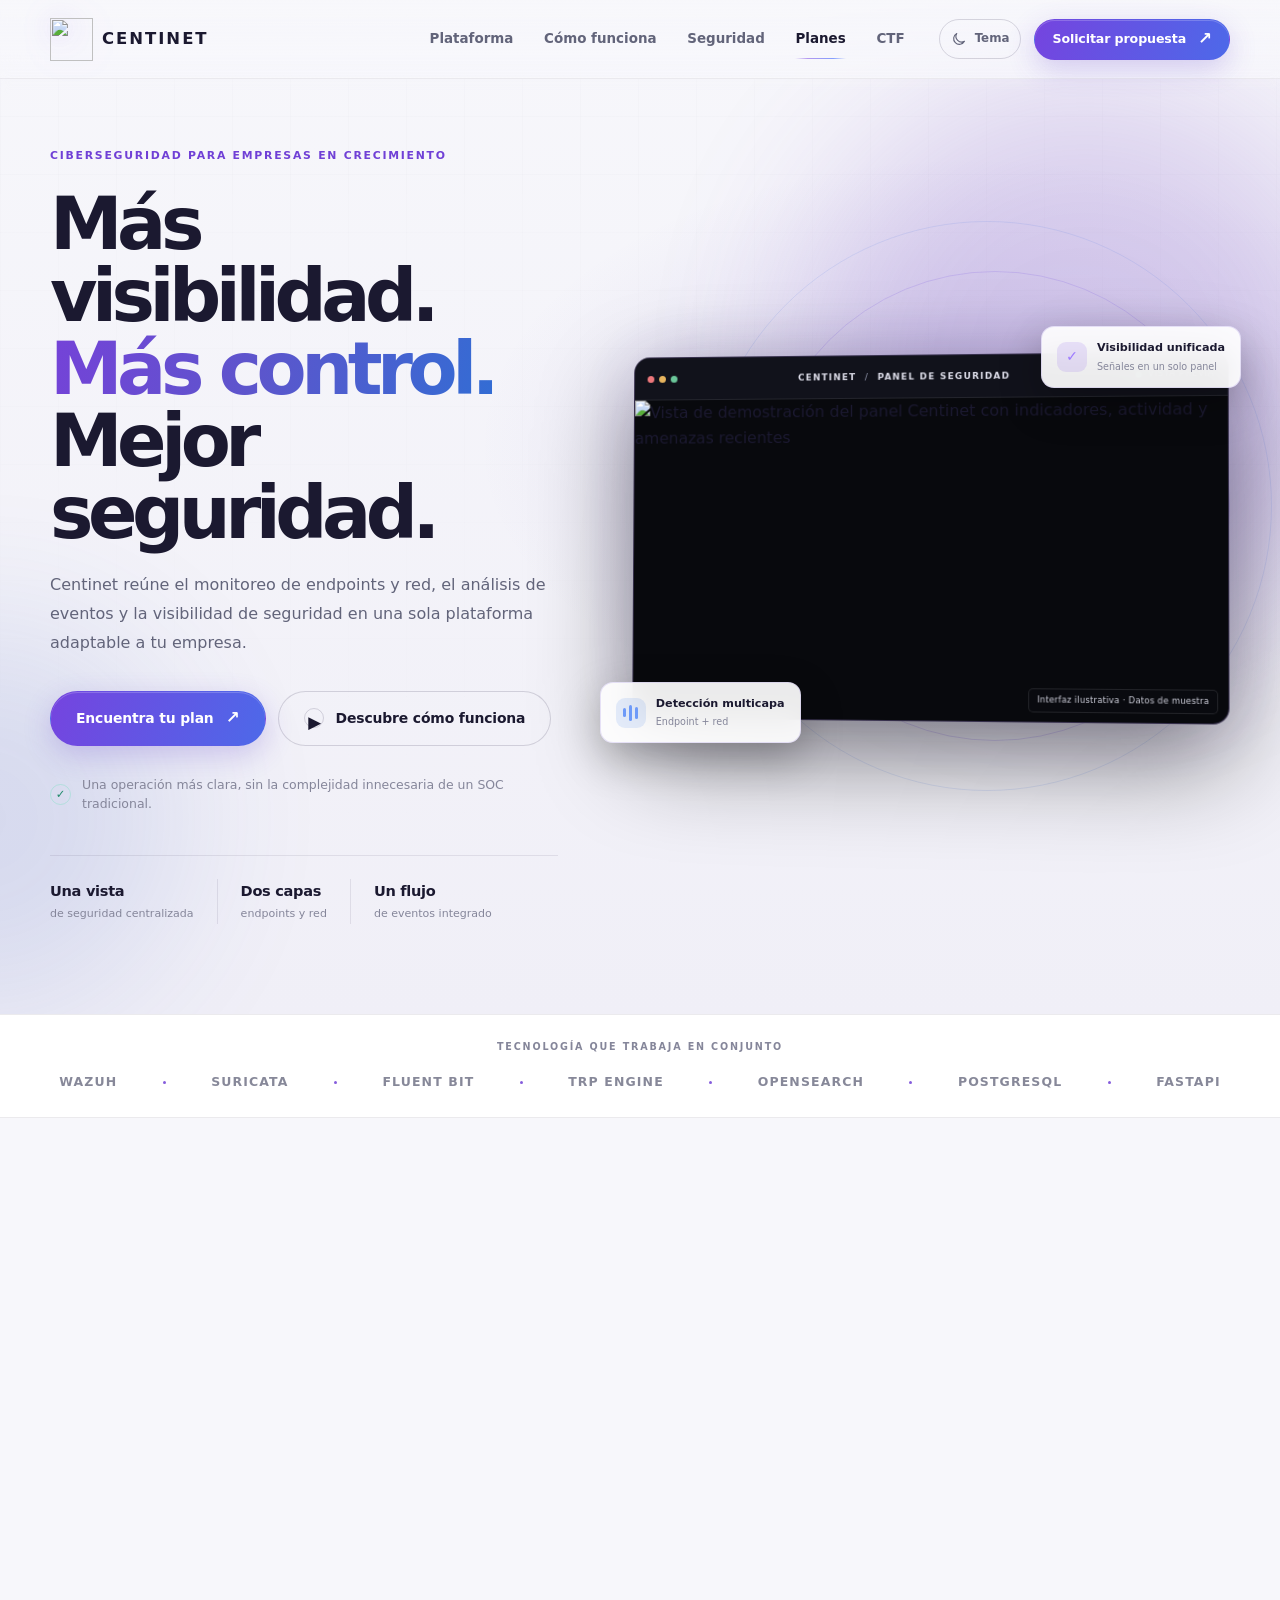
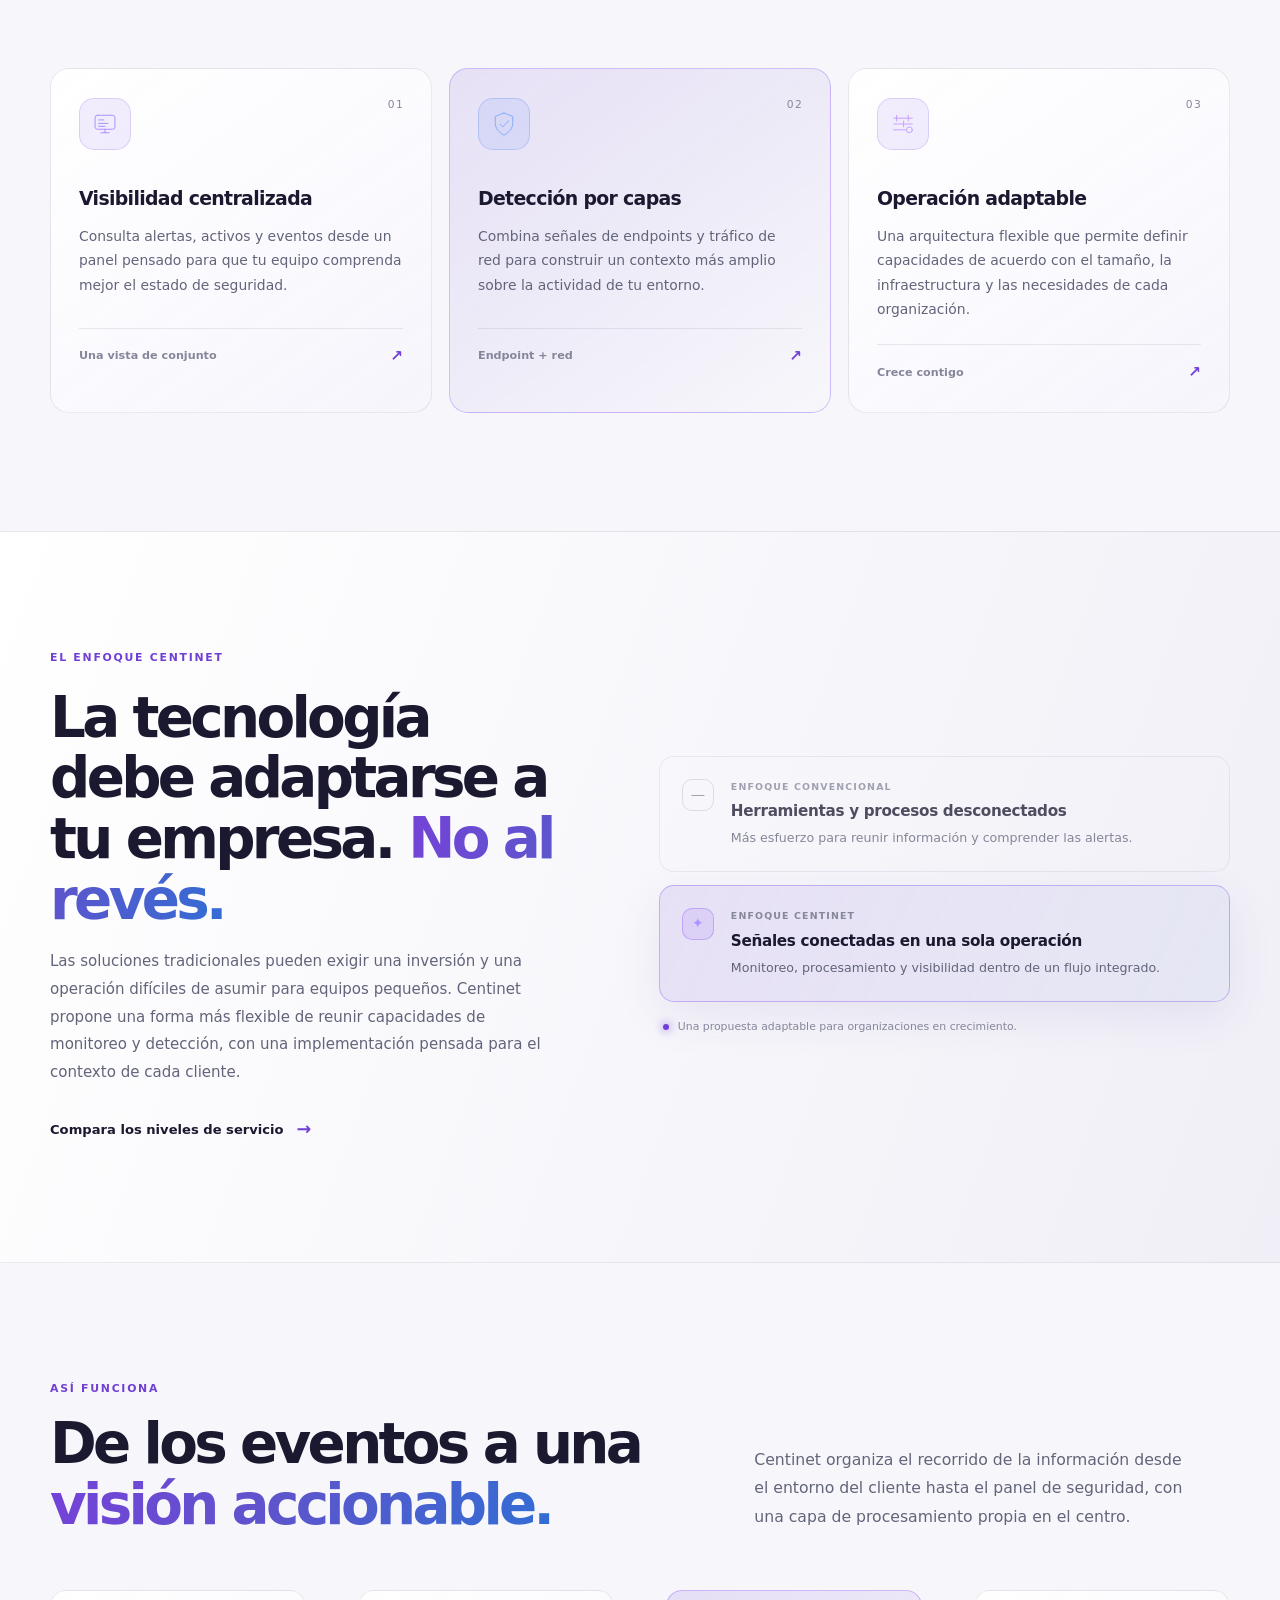
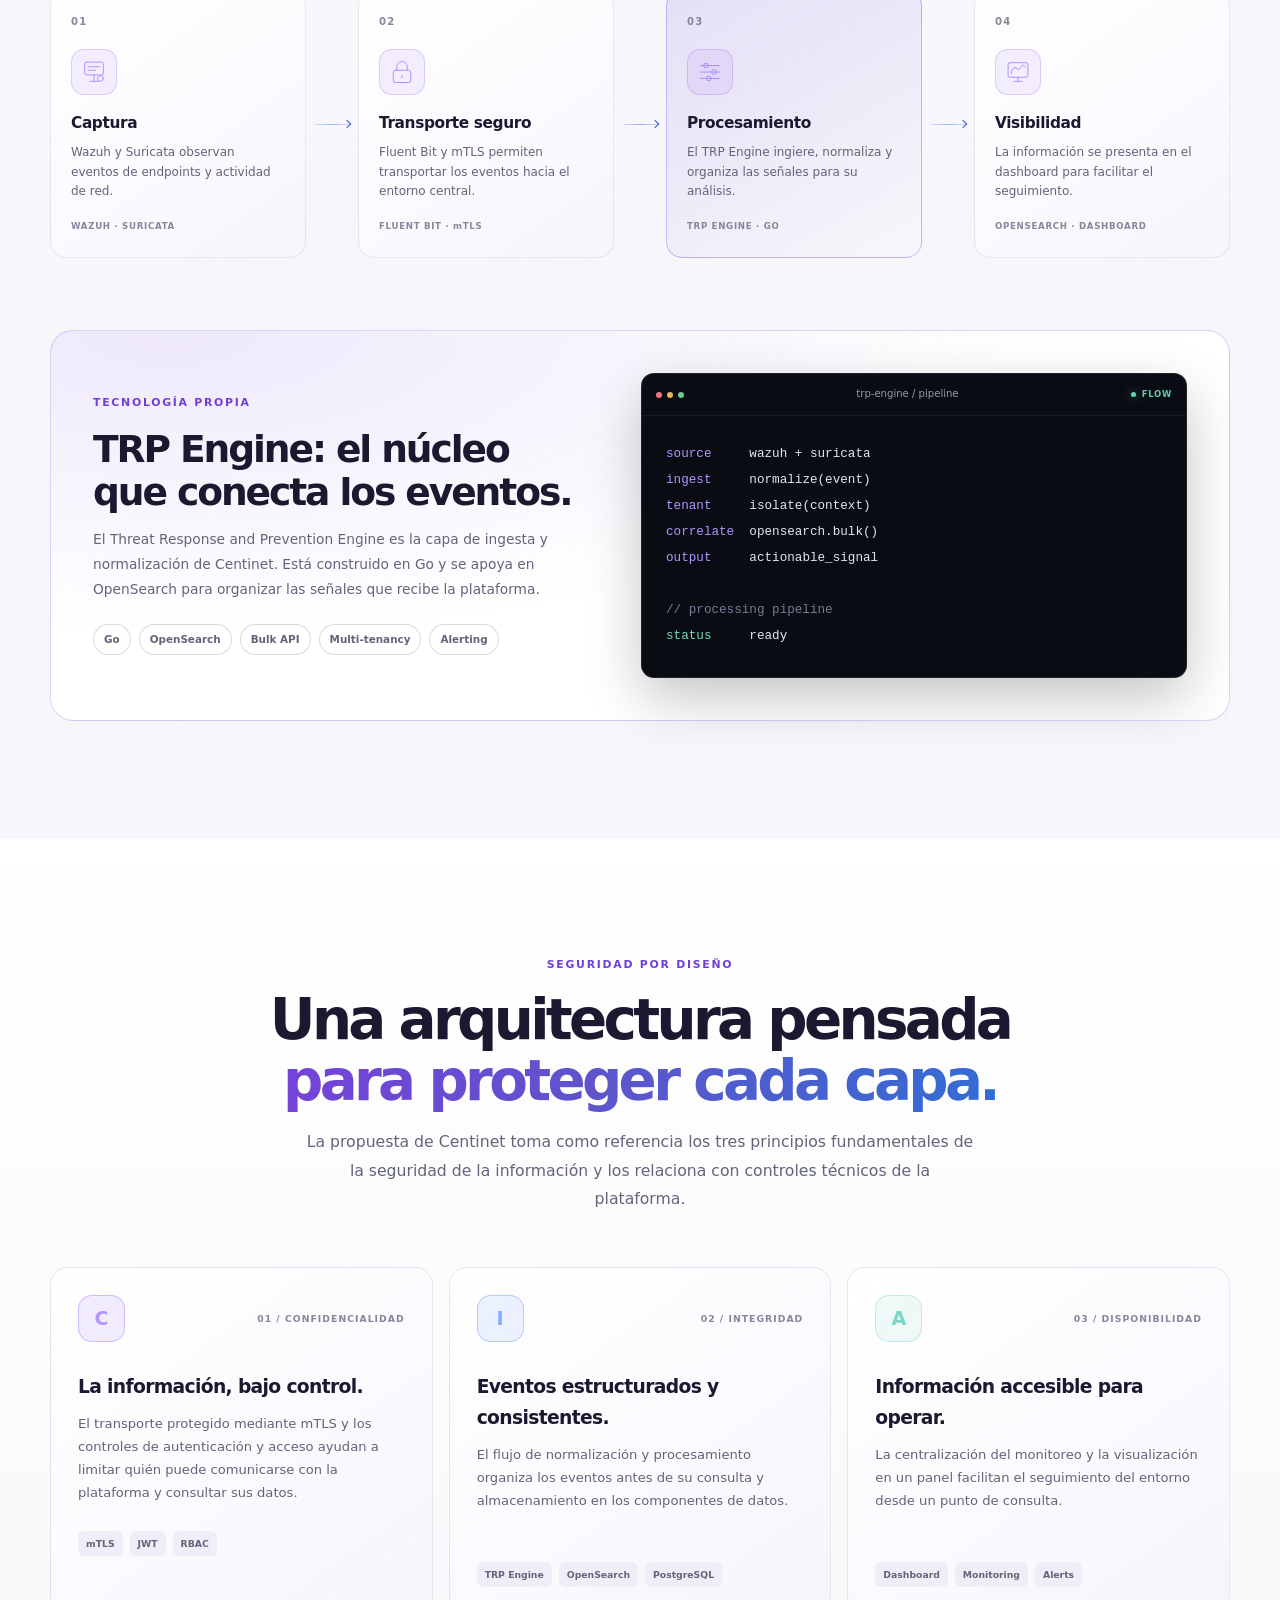
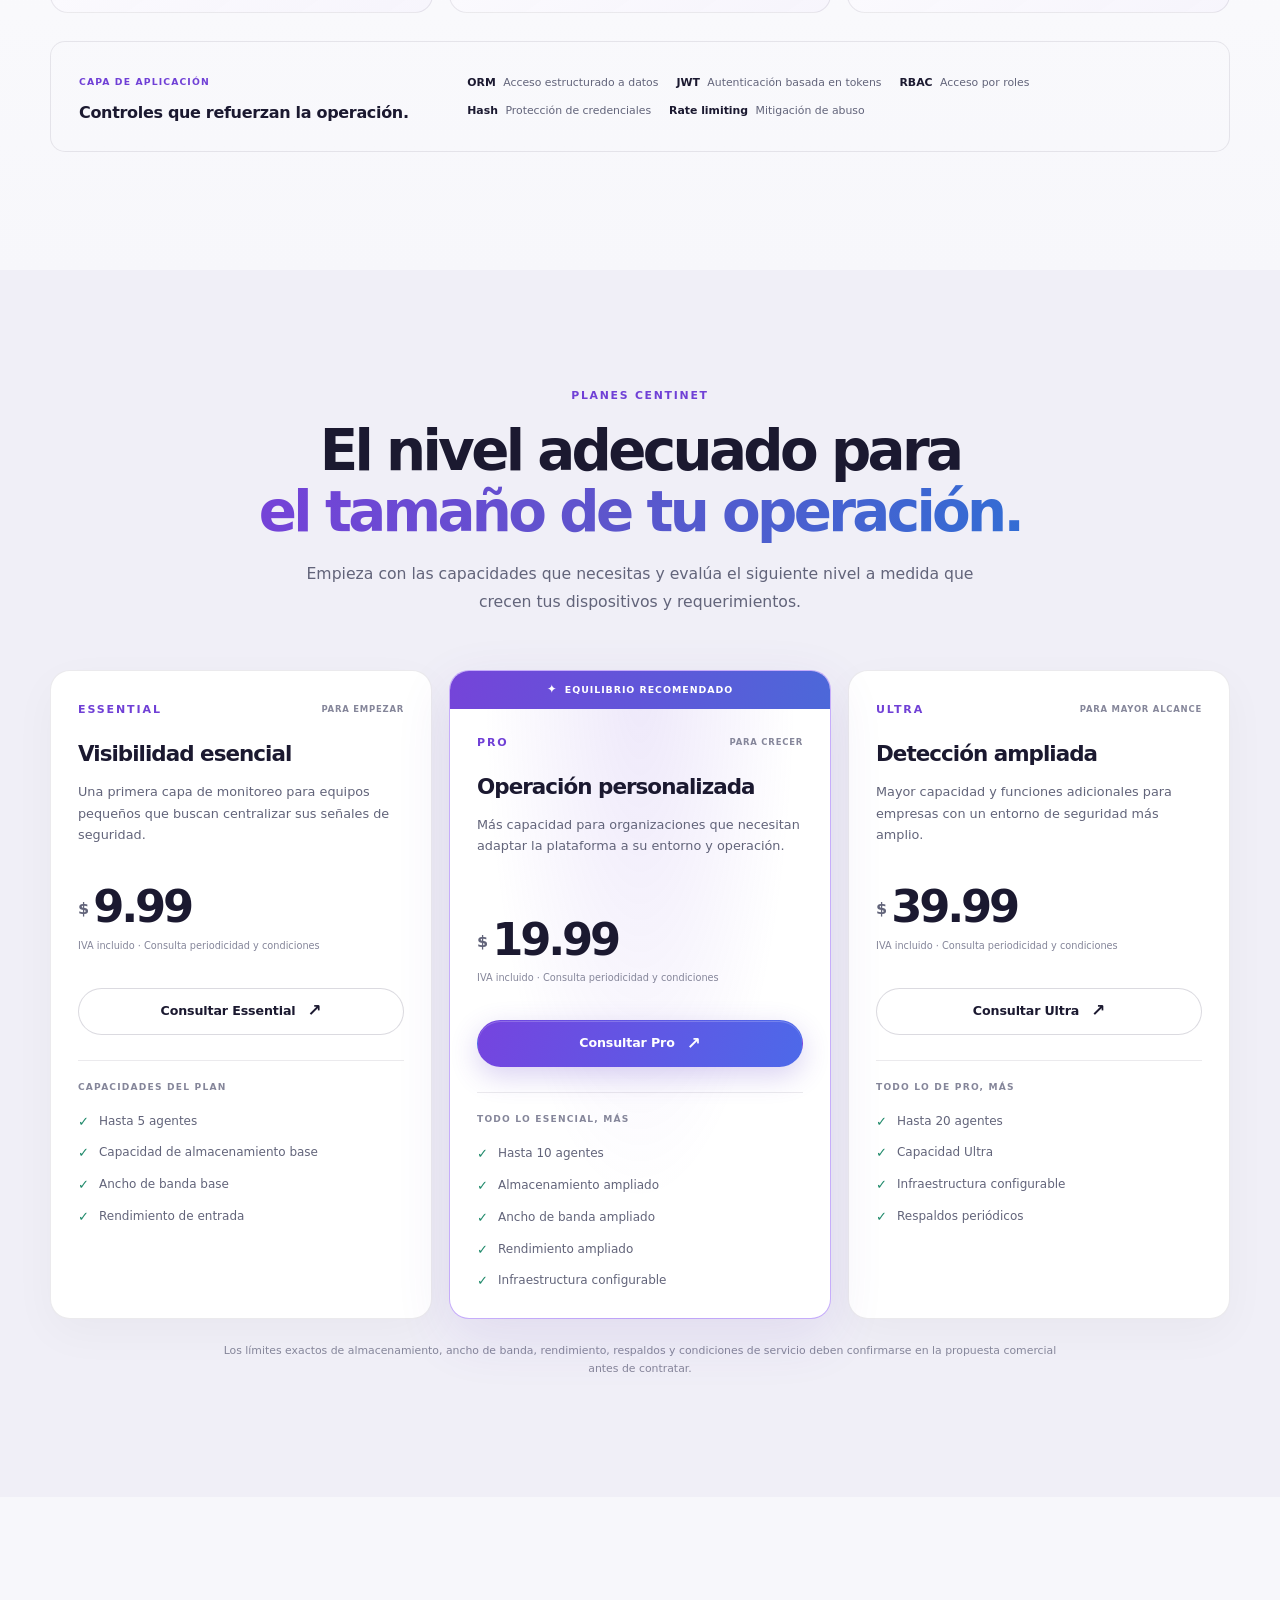
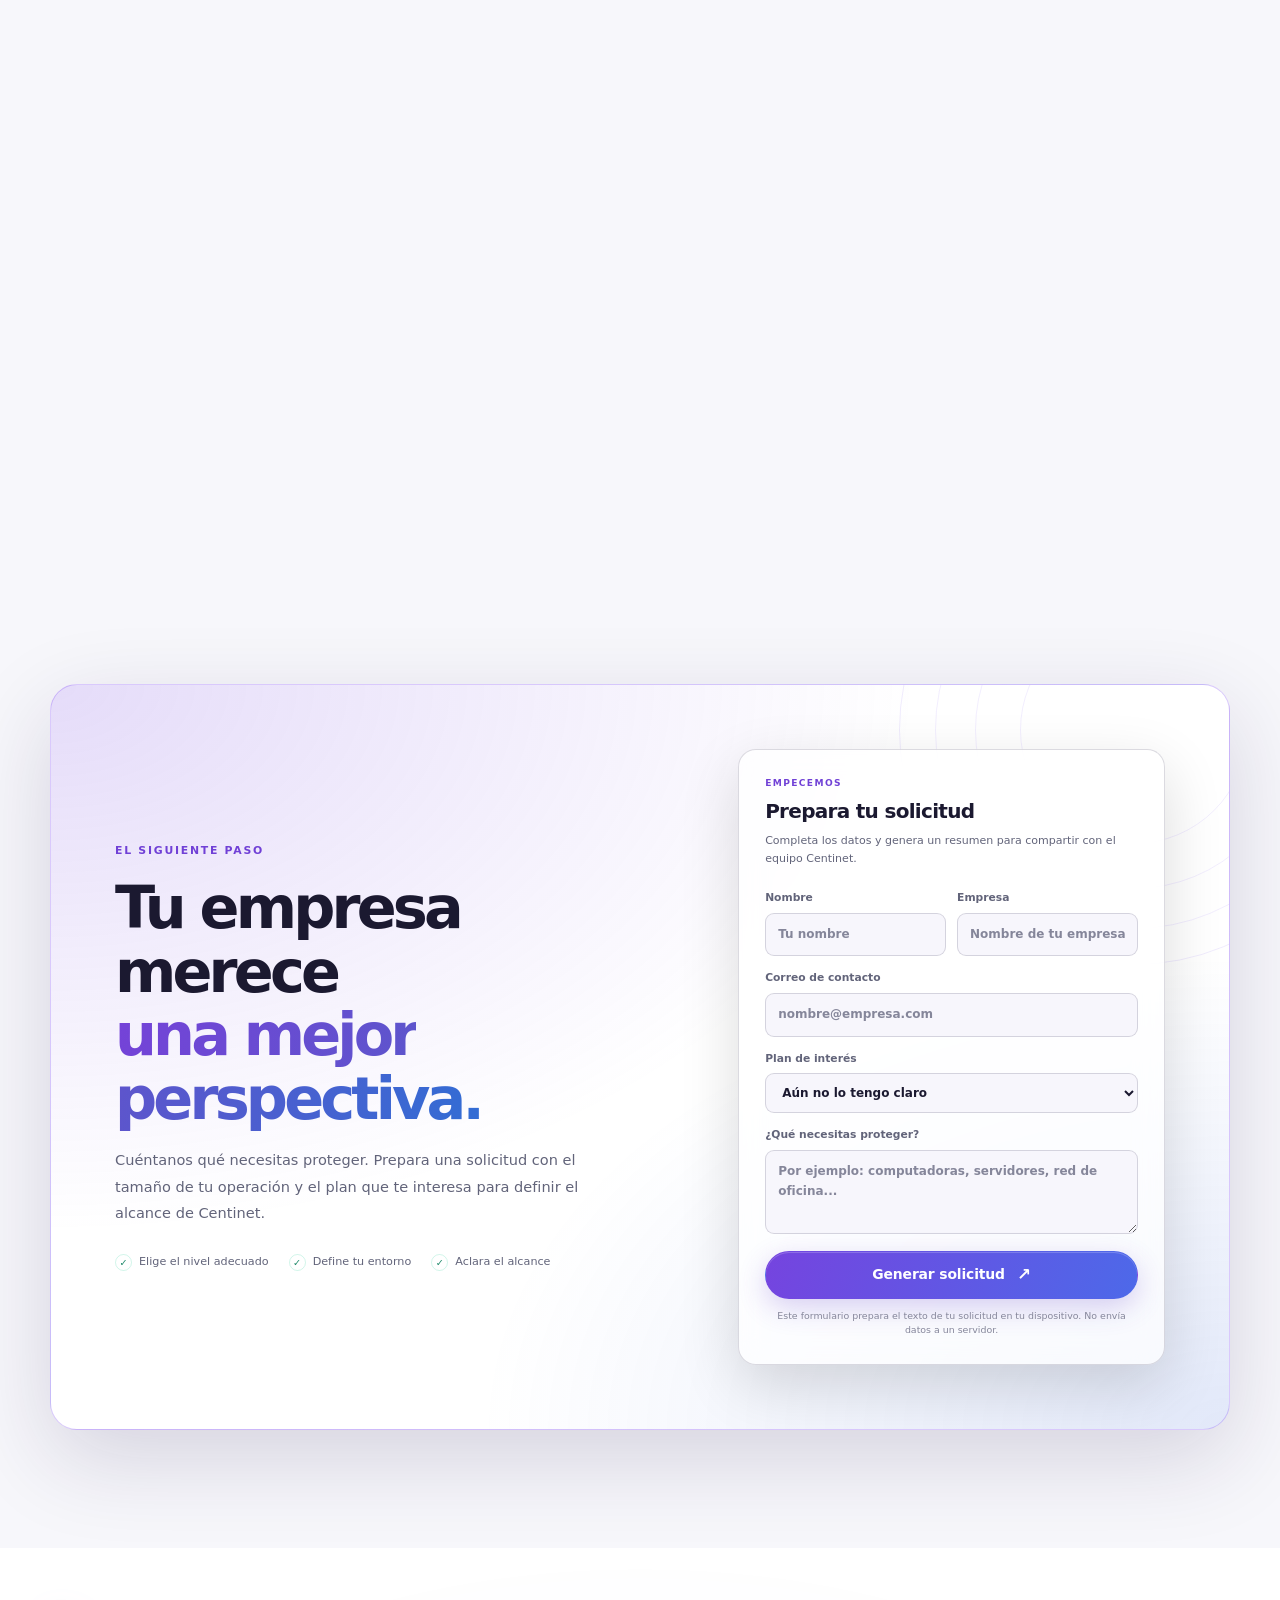
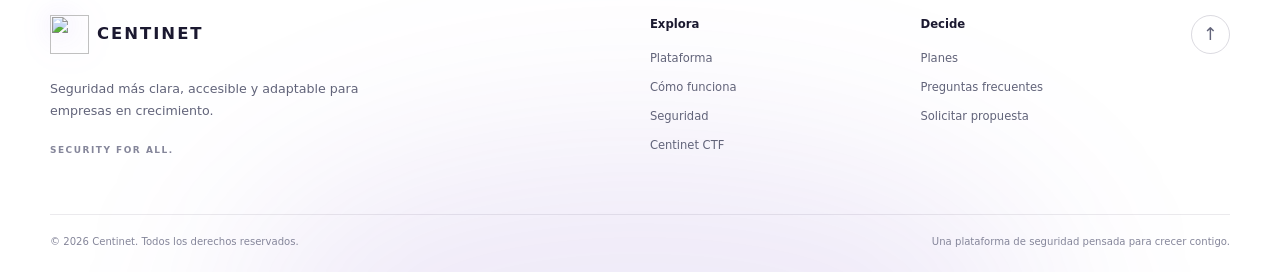
==== commit 15a7dab8: "Update index.html" ====
--- a/Web Site Centinet/index.html
+++ b/Web Site Centinet/index.html
@@ -8,10 +8,10 @@
   <meta name="description" content="Centinet reúne monitoreo de endpoints y red, análisis de eventos y visibilidad centralizada en una plataforma de ciberseguridad adaptable para empresas en crecimiento.">
   <meta name="keywords" content="Centinet, ciberseguridad, SOC, monitoreo, Wazuh, Suricata, seguridad empresarial">
   <title>Centinet — Ciberseguridad que crece con tu empresa</title>
-  <link rel="icon" type="image/png" href="assets/centinet-mark.png">
-  <link rel="preload" as="image" href="assets/centinet-mark.png">
-  <link rel="stylesheet" href="styles.css">
-  <script src="theme.js"></script>
+<link rel="icon" type="image/png" href="assets/centinet-mark.png">
+<link rel="preload" as="image" href="assets/centinet-mark.png">
+<link rel="stylesheet" href="styles.css">
+<script src="theme.js"></script>
 </head>
 <body>
   <a class="skip-link" href="#contenido">Saltar al contenido</a>
